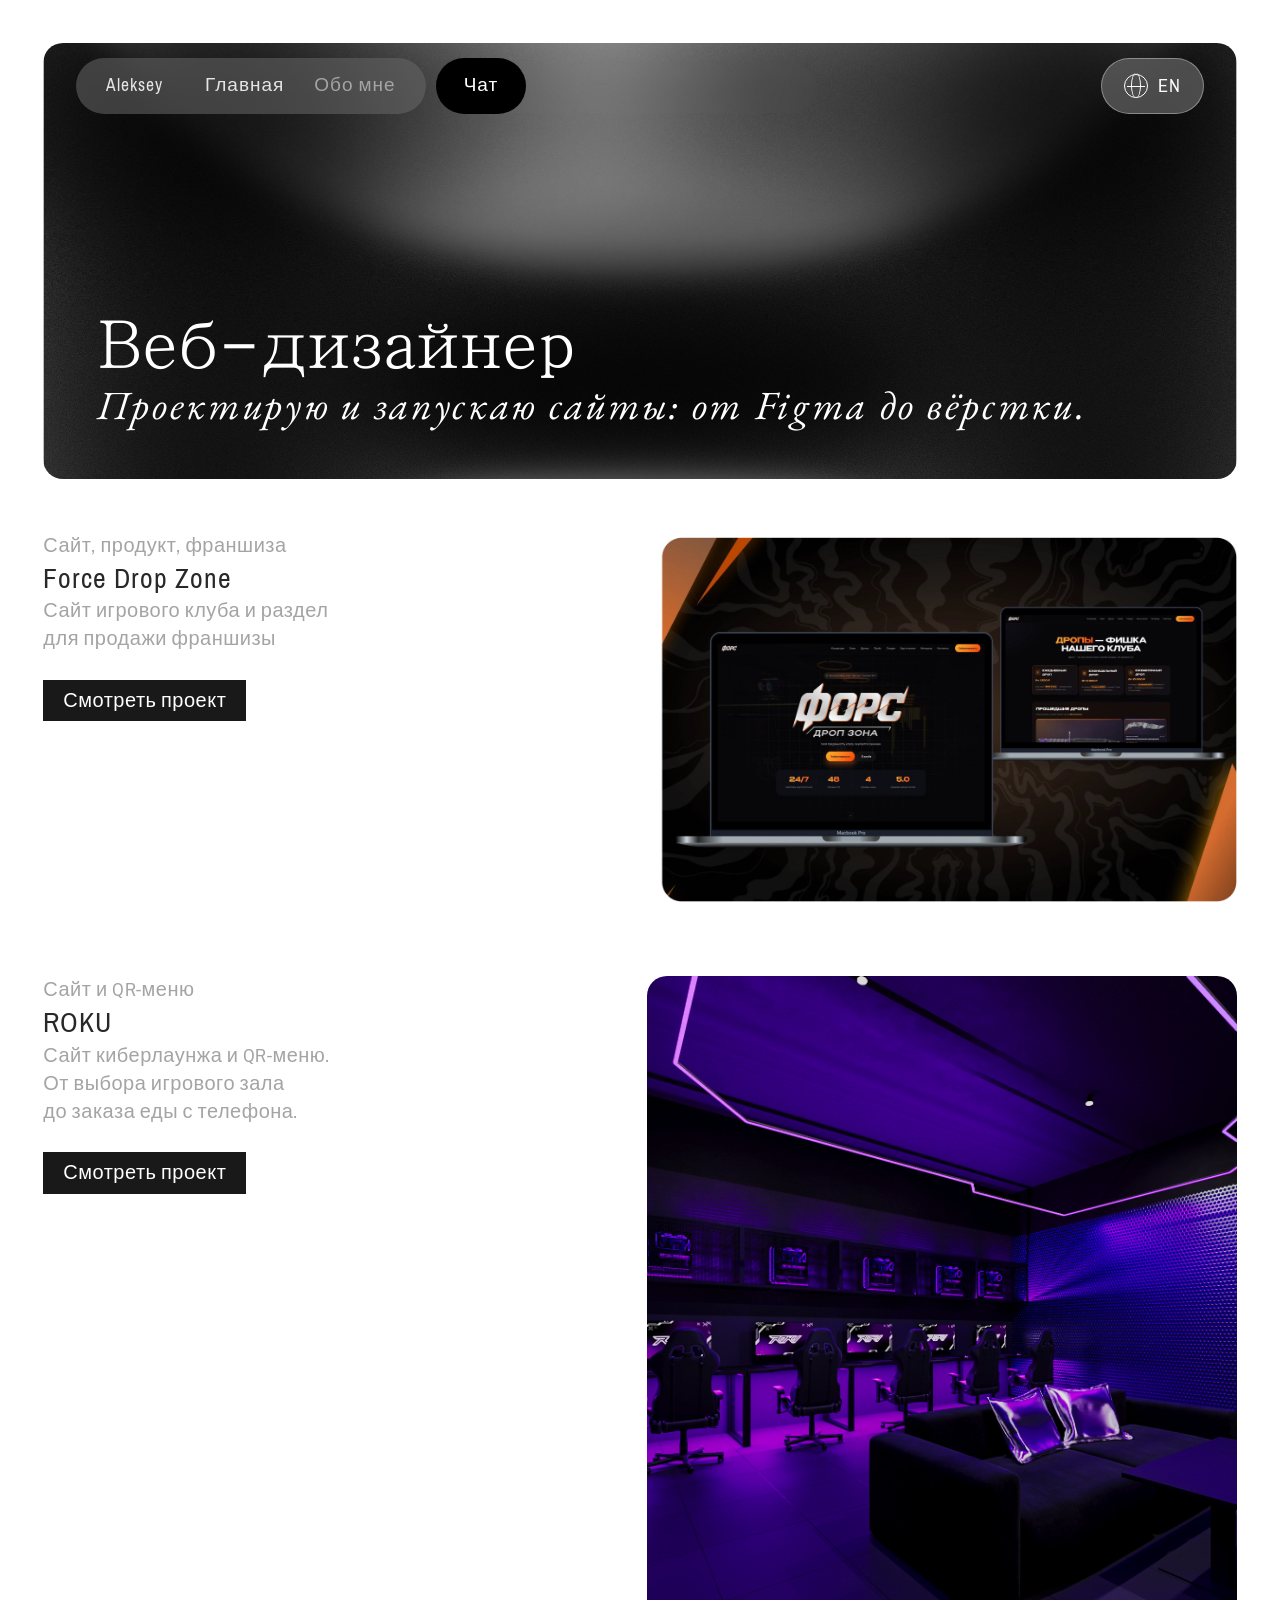
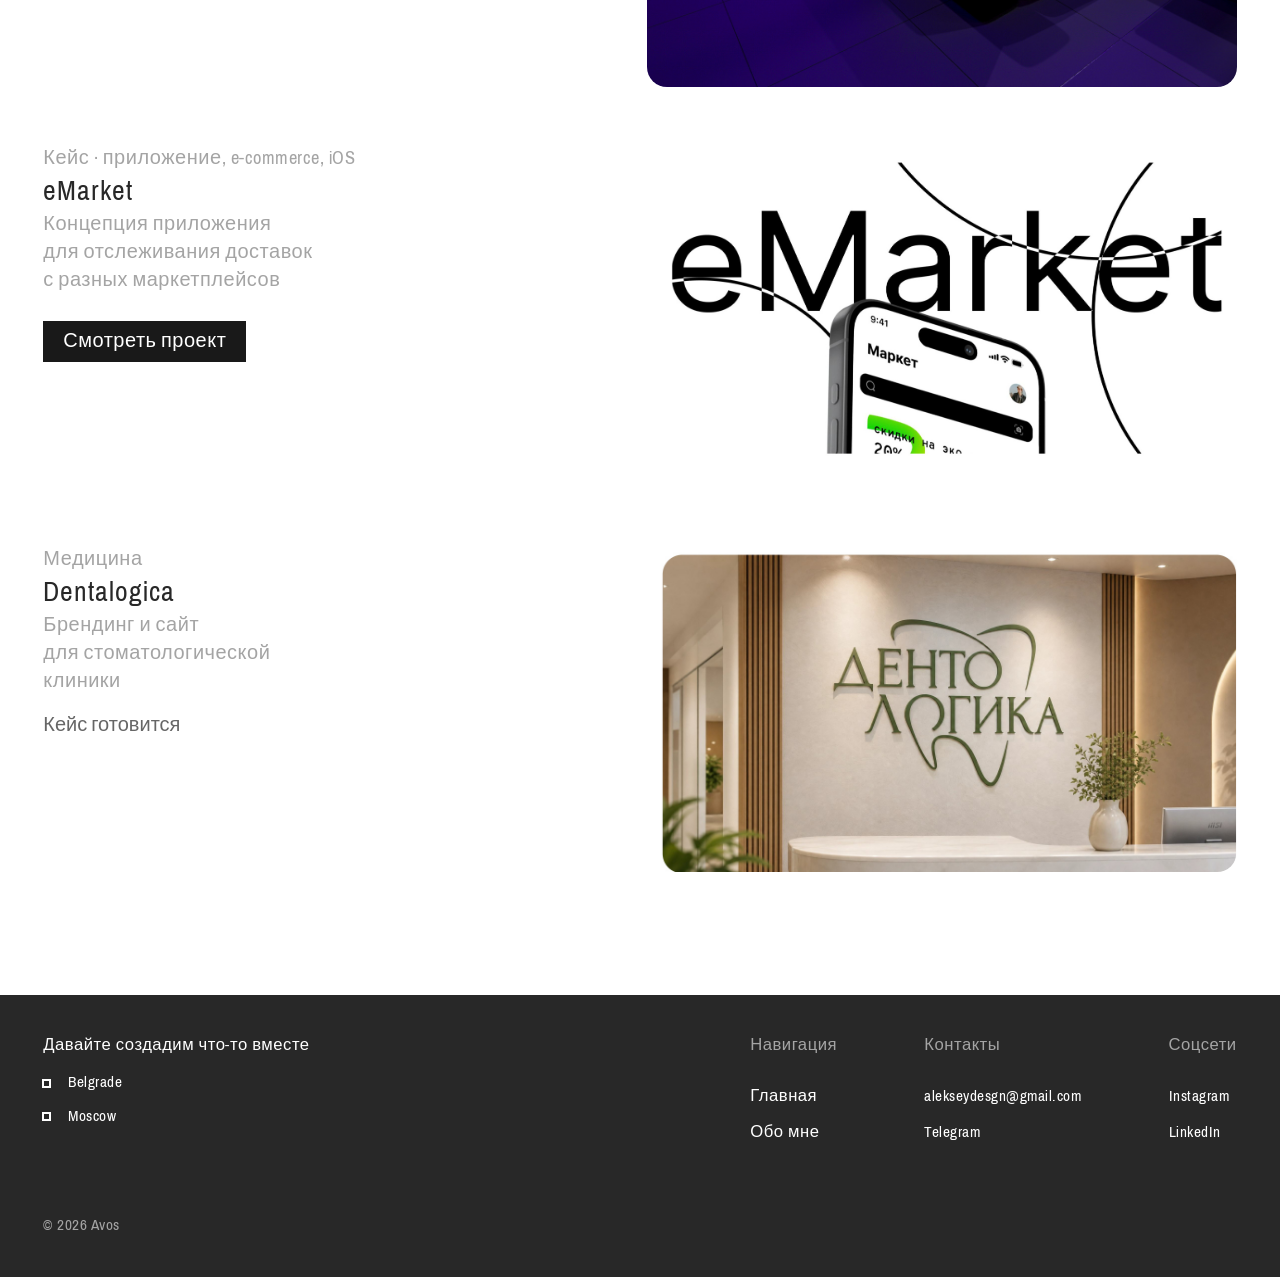
==== index.html @ c2ff8773 "Publish ROKU portfolio case" ====
<!DOCTYPE html>
<html lang="ru" data-title-ru="Алексей — веб-дизайнер" data-title-en="Aleksey — Web designer" data-description-ru="Алексей — веб-дизайнер и фронтенд-разработчик. Избранные проекты и кейсы." data-description-en="Aleksey — web designer and front-end developer. Selected projects and case studies.">
<head>
  <meta charset="UTF-8" />
  <meta name="viewport" content="width=device-width, initial-scale=1.0" />
  <title>Алексей — веб-дизайнер</title>
  <meta name="description" content="Алексей — веб-дизайнер и фронтенд-разработчик. Избранные проекты и кейсы." />
  <link rel="icon" type="image/svg+xml" href="favicon.svg" />
  <link rel="alternate icon" type="image/png" href="favicon.png" />
  <link rel="apple-touch-icon" href="apple-touch-icon.png" />
  <link rel="preconnect" href="https://fonts.googleapis.com" />
  <link rel="preconnect" href="https://fonts.gstatic.com" crossorigin />
  <link href="https://fonts.googleapis.com/css2?family=Jeju+Myeongjo&family=EB+Garamond:ital@1&family=Pragati+Narrow:wght@400;700&display=swap" rel="stylesheet" />
  <link rel="stylesheet" href="assets/css/style.css?v=portfolio-review-1" />
</head>
<body>

  <!-- Header pill — spec: 641×75, top 98, padding 5/10/5/40, r90, fill 828282@60%, blur 10 -->
  <header class="site-header">
    <div class="site-header__left"><nav class="pill pill--home">
      <a class="pill__logo" href="index.html">Aleksey</a>
      <div class="pill__group">
        <a class="pill__link is-active" href="index.html" data-ru="Главная" data-en="Home">Главная</a>
        <a class="pill__link is-muted" href="about.html" data-ru="Обо мне" data-en="About">Обо мне</a>
      </div>
    </nav>
    <a class="pill__cta" href="mailto:alekseydesgn@gmail.com" id="chatOpen" data-ru="Чат" data-en="Chat">Чат</a></div>
    <button class="locale-float locale-float--dark" id="languageToggle" type="button" aria-label="Переключить на английский"><span class="locale-globe" aria-hidden="true">◎</span><span class="locale-code">EN</span></button>
  </header>

  <!-- Hero — grain background 1:1 from the design, copy bottom-left -->
  <section class="hero">
    <div class="hero__panel">
      <img class="hero__bg" src="assets/img/hero-grain.jpg" alt="" aria-hidden="true" />
      <div class="hero__copy">
        <h1 class="hero__title" data-ru="Веб-дизайнер" data-en="Web designer">Веб-дизайнер</h1>
        <p class="hero__sub" data-ru="Проектирую и запускаю сайты: от Figma до вёрстки." data-en="I design and launch websites, from Figma to front-end development.">Проектирую и запускаю сайты: от Figma до вёрстки.</p>
      </div>
    </div>
  </section>

  <!-- Works -->
  <main class="works" id="works">
    <article class="work">
      <div class="work__body">
        <p class="work__tag" data-ru="Сайт, продукт, франшиза" data-en="Web, Product, Franchise">Сайт, продукт, франшиза</p>
        <h2 class="work__title">Force Drop Zone</h2>
        <p class="work__desc" data-ru="Сайт игрового клуба и раздел для продажи франшизы" data-en="A gaming club landing page extended into a franchise sales system">Сайт игрового клуба и раздел для продажи франшизы</p>
        <a class="btn" href="force-drop-zone.html" data-ru="Смотреть проект" data-en="view project">Смотреть проект</a>
      </div>
      <a class="work__media" href="force-drop-zone.html">
        <img src="assets/img/force-thumb.jpg" alt="Force Drop Zone landing" />
      </a>
    </article>

    <!-- ROKU:start -->
    <article class="work">
      <div class="work__body">
        <p class="work__tag" data-ru="Сайт и QR-меню" data-en="Website and QR menu">Сайт и QR-меню</p>
        <h2 class="work__title">ROKU</h2>
        <p class="work__desc">Сайт киберлаунжа и QR-меню. От выбора игрового зала до заказа еды с телефона.</p>
        <a class="btn" href="roku.html" data-ru="Смотреть проект" data-en="View project">Смотреть проект</a>
      </div>
      <a class="work__media" href="roku.html"><img src="assets/img/roku/cover.jpg" alt="ROKU"></a>
    </article>
    <!-- ROKU:end -->

    <article class="work">
      <div class="work__body">
        <p class="work__tag" data-ru="Кейс · приложение, e-commerce, iOS" data-en="Case study App, e-com, iOS">Кейс · приложение, e-commerce, iOS</p>
        <h2 class="work__title">eMarket</h2>
        <p class="work__desc" data-ru="Концепция приложения для отслеживания доставок с разных маркетплейсов" data-en="Mobile app concept for tracking deliveries across marketplaces">Концепция приложения для отслеживания доставок с разных маркетплейсов</p>
        <a class="btn" href="emarket.html" data-ru="Смотреть проект" data-en="view project">Смотреть проект</a>
      </div>
      <a class="work__media" href="emarket.html">
        <img src="assets/img/emarket-thumb.jpg" alt="eMarket app concept" />
      </a>
    </article>

    <!-- Dentalogica — no page yet: hover shows a “soon” badge -->
    <article class="work work--soon">
      <div class="work__body">
        <p class="work__tag" data-ru="Медицина" data-en="Healthcare">Медицина</p>
        <h2 class="work__title">Dentalogica</h2>
        <p class="work__desc" data-ru="Брендинг и сайт для стоматологической клиники" data-en="Branding and website for a premium dental clinic">Брендинг и сайт для стоматологической клиники</p>
        <p class="work__status" data-ru="Кейс готовится" data-en="Case study in progress">Кейс готовится</p>
      </div>
      <div class="work__media">
        <img src="assets/img/dental-thumb.jpg" alt="Dentalogica clinic branding" />
      </div>
      <span class="soon-badge" aria-hidden="true" data-ru="скоро" data-en="coming soon">скоро</span>
    </article>
  </main>

  <!-- Footer — spec: bg #282828 -->
  <footer class="footer">
    <div class="footer__grid">
      <div class="footer__left">
        <p class="footer__lead" data-ru="Давайте создадим что-то вместе" data-en="Let’s make something">Давайте создадим что-то вместе</p>
        <ul class="footer__cities">
          <li><span class="dot"></span> Belgrade</li>
          <li><span class="dot"></span> Moscow</li>
        </ul>
        <p class="footer__copy">© 2026 Avos</p>
      </div>
      <div class="footer__cols">
        <div class="footer__col">
          <h4 data-ru="Навигация" data-en="Navigation">Навигация</h4>
          <p><a href="index.html" data-ru="Главная" data-en="Home">Главная</a></p>
          <p><a href="about.html" data-ru="Обо мне" data-en="About">Обо мне</a></p>
        </div>
        <div class="footer__col">
          <h4 data-ru="Контакты" data-en="Contact">Контакты</h4>
          <p><a href="mailto:alekseydesgn@gmail.com">alekseydesgn@gmail.com</a></p>
          <p><a href="https://t.me/fiftyc50" target="_blank" rel="noopener">Telegram</a></p>
        </div>
        <div class="footer__col">
          <h4 data-ru="Соцсети" data-en="Social">Соцсети</h4>
          <p><a href="https://www.instagram.com/alekseygsgn/" target="_blank" rel="noopener">Instagram</a></p>
          <p><a href="https://www.linkedin.com/in/aleksey-valeev-159538419/" target="_blank" rel="noopener">LinkedIn</a></p>
        </div>
      </div>
    </div>
  </footer>

  <!-- Chat overlay · "Say something" (from buttns.pdf) -->
  <div class="chat-overlay" id="chatOverlay" aria-hidden="true">
    <div class="chat-card" role="dialog" aria-modal="true" data-aria-ru="Написать сообщение" data-aria-en="Say something" aria-label="Написать сообщение">
      <button class="chat-close" id="chatClose" type="button" aria-label="Close"></button>
      <div class="chat-card__art">
        <img src="assets/img/chat-angel.png" alt="" aria-hidden="true" />
      </div>
      <div class="chat-card__form">
        <h3 class="chat-card__title" data-ru="Напиши мне" data-en="Say something">Напиши мне</h3>
        <form id="chatForm" novalidate>
          <input class="chat-field" type="email" name="email" placeholder="E-mail" autocomplete="email" required />
          <input class="chat-field" type="text" name="name" placeholder="Имя" data-placeholder-ru="Имя" data-placeholder-en="Name" autocomplete="name" required />
          <textarea class="chat-field chat-field--area" name="note" placeholder="Сообщение" data-placeholder-ru="Сообщение" data-placeholder-en="Note" required></textarea>
          <button class="chat-send" type="submit" data-ru="Отправить" data-en="Send">Отправить</button>
          <p class="chat-status" id="chatStatus" hidden></p>
        </form>
      </div>
    </div>
  </div>

  <script src="assets/js/main.js?v=20261003-1"></script>
</body>
</html>
---- assets/css/style.css ----
/* =========================================================
   Aleksey — portfolio
   Design is spec'd on a 1920 canvas (vw units) but capped to a
   ~1300px content width and centered, so the scale stays compact
   on large screens (reference: nikamakes.design).
   Fonts: Jeju Myeongjo · EB Garamond · Pragati Narrow.
   ========================================================= */

:root {
  --bg:        #ffffff;
  --ink:       #282828;
  --muted:     #A4A4A4;
  --btn-bg:    #191919;
  --dark:      #282828;
  --dark-ink:  #ffffff;
  --dark-mut:  #A4A4A4;
  --maxw:      1300px;
  --radius:    90px;
  --narrow: "Pragati Narrow", "Arial Narrow", sans-serif;
  --jeju: "Jeju Myeongjo", "Times New Roman", serif;
  --garamond: "EB Garamond", Georgia, serif;
}

* { box-sizing: border-box; }
html { scroll-behavior: smooth; }

body {
  margin: 0;
  background: var(--bg);
  color: var(--ink);
  font-family: var(--narrow);
  font-size: clamp(14px, 1.5625vw, 20px);
  line-height: 1.4;
  -webkit-font-smoothing: antialiased;
  text-rendering: optimizeLegibility;
  overflow-x: hidden;
}
a { color: inherit; text-decoration: none; }
img { display: block; max-width: 100%; }

/* ---------------------------------------------------------
   Header / nav pill
   --------------------------------------------------------- */
.site-header {
  position: fixed;
  top: clamp(16px, 4.5vw, 64px); left: 50%;
  width: min(calc(var(--maxw) - 88px), calc(100vw - 88px));
  padding-inline: 32px;
  display: flex;
  align-items: center;
  justify-content: space-between;
  gap: 18px;
  transform: translateX(-50%);
  z-index: 200;
  pointer-events: none;
  transition: transform .35s ease;
}
.site-header--hidden { transform: translate(-50%, -200%); }
.site-header__left { display: flex; align-items: center; gap: 10px; pointer-events: auto; }
.pill { pointer-events: auto; }

/* home pill (compact) */
.pill--home {
  width: auto;
  height: 56px;
  display: flex;
  align-items: center;
  justify-content: space-between;
  padding: 5px 30px;
  gap: 42px;
  border-radius: var(--radius);
  background: rgba(105, 105, 105, .55);
  -webkit-backdrop-filter: blur(10px);
  backdrop-filter: blur(10px);
  transition: background .35s ease, box-shadow .35s ease;
}
.pill__group { display: flex; align-items: center; gap: 30px; }
.pill--home .pill__logo,
.pill--home .pill__link {
  font-family: var(--narrow);
  font-size: 19px;
  letter-spacing: 1px;
  color: #E5E5E5;
  transition: opacity .2s ease, color .35s ease;
}
.pill--home .pill__link:hover,
.pill--home .pill__logo:hover { opacity: .8; }
/* non-current nav item is muted (the disabled-button gray) */
.pill--home .pill__link.is-muted,
.site-header--light .pill--home .pill__link.is-muted { color: #A4A4A4; }
.site-header__left .pill__cta {
  height: 56px; display: inline-flex; align-items: center; justify-content: center;
  padding: 7px 28px;
  border-radius: 70px;
  background: #000;
  color: #fff;
  font-family: var(--narrow);
  font-size: 19px;
  letter-spacing: 1px;
  transition: transform .25s ease, background .25s ease;
}
.site-header__left .pill__cta:hover { transform: translateY(-1px); background: #111; }
.pill__locale--home {
  color: #E5E5E5;
  border-left-color: rgba(255,255,255,.4);
  padding-left: 12px;
  flex: 0 0 auto;
}
.site-header--light .pill__locale--home { color: #282828; border-left-color: rgba(28,28,28,.28); }

/* past the hero frame — white pill, dark text */
.site-header--light .pill--home {
  background: rgba(255, 255, 255, .88);
  box-shadow: inset 0 0 0 1px rgba(72, 72, 76, .22);
}
.site-header--light .pill--home .pill__logo,
.site-header--light .pill--home .pill__link { color: #282828; }

/* case pill (compact) */
.pill--case {
  width: min(560px, calc(100% - 140px));
  height: 56px;
  padding: 5px 64px 5px 40px;
  border-radius: var(--radius);
  display: flex;
  align-items: center;
  justify-content: space-between;
  background: rgba(255, 255, 255, .60);
  outline: 1px solid rgba(72, 72, 76, .30);
  outline-offset: -1px;
  -webkit-backdrop-filter: blur(10px);
  backdrop-filter: blur(10px);
  position: absolute; left: 50%; transform: translateX(-50%);
}
.site-header > .locale-float { margin-left: auto; }
.pill--case a {
  font-family: var(--narrow);
  font-size: 20px;
  letter-spacing: 1px;
  color: #1C1C1C;
  display: inline-flex;
  align-items: center;
  gap: 14px;
  transition: opacity .2s ease;
}
.pill--case a:hover { opacity: .55; }
.pill--case .arrow { width: 20px; height: 20px; flex: none; }
.pill__locale {
  appearance: none;
  border: 0;
  border-left: 1px solid rgba(28, 28, 28, .25);
  background: transparent;
  padding: 2px 0 2px 20px;
  color: #1C1C1C;
  font-family: var(--narrow);
  font-size: 17px;
  letter-spacing: 1px;
  cursor: pointer;
  transition: opacity .2s ease;
}
.pill__locale:hover { opacity: .55; }
.locale-float {
  pointer-events: auto; appearance: none; height: 56px; min-width: 94px;
  padding: 0 22px; border: 1px solid rgba(72,72,76,.55); border-radius: 90px;
  background: rgba(255,255,255,.72); color: #1c1c1c; backdrop-filter: blur(10px);
  display: inline-flex; align-items: center; justify-content: center; gap: 10px;
  font: 20px var(--narrow); letter-spacing: 1px; cursor: pointer; transition: opacity .2s, background .3s, color .3s;
}
.locale-float:hover { opacity: .65; }
.locale-float--dark { background: rgba(105,105,105,.68); color: #fff; border-color: rgba(255,255,255,.35); }
.locale-globe { position: relative; width: 24px; height: 24px; border: 1.5px solid currentColor; border-radius: 50%; font-size: 0; }
.locale-globe::before { content: ""; position: absolute; left: 6px; right: 6px; top: -1.5px; bottom: -1.5px; border: 1.5px solid currentColor; border-top: 0; border-bottom: 0; border-radius: 50%; }
.locale-globe::after { content: ""; position: absolute; left: 2px; right: 2px; top: 50%; border-top: 1.5px solid currentColor; }
.site-header--light .locale-float--dark { background: rgba(255,255,255,.88); color: #282828; border-color: rgba(72,72,76,.3); }

/* ---------------------------------------------------------
   Home — hero (grain 1:1 from the design)
   --------------------------------------------------------- */
.hero {
  max-width: var(--maxw);
  margin: 0 auto;
  padding: min(3.385vw, 44px) min(3.385vw, 44px) 0;
}
.hero__panel {
  position: relative;
  border-radius: min(1.5625vw, 20px);
  overflow: hidden;
  height: clamp(250px, 34vw, 445px);
}
.hero__bg { position: absolute; inset: 0; width: 100%; height: 100%; object-fit: cover; object-position: top; }
.hero__copy {
  position: absolute;
  left: min(4.167vw, 54px);
  bottom: min(4.167vw, 54px);
  right: min(4.167vw, 54px);
  text-align: left;
  color: #fff;
}
.hero__title {
  font-family: var(--jeju);
  font-weight: 400;
  font-size: clamp(34px, 5.3125vw, 68px);
  line-height: 1;
  margin: 0;
}
.hero__sub {
  font-family: var(--garamond);
  font-style: italic;
  font-weight: 400;
  font-size: clamp(22px, 3.125vw, 40px);
  letter-spacing: .21vw;
  line-height: 1;
  margin: min(.52vw, 8px) 0 0;
}

/* ---------------------------------------------------------
   Works
   --------------------------------------------------------- */
.works {
  max-width: var(--maxw);
  margin: 0 auto;
  padding: min(4.167vw, 54px) min(3.385vw, 44px) 0;
}
.work {
  display: grid;
  grid-template-columns: 1fr 49.44%;
  gap: min(1.09vw, 15px);
  align-items: start;
  margin: 0 0 min(5.83vw, 76px);
}
.work:nth-child(2) { margin-bottom: min(4.48vw, 58px); }
.work:last-child { margin-bottom: 0; }
.work__tag {
  font-size: clamp(13px, 1.5625vw, 20px);
  letter-spacing: .5px;
  color: var(--muted);
  margin: 0;
}
.work__title {
  font-family: var(--narrow);
  font-weight: 400;
  font-size: clamp(24px, 2.344vw, 31px);
  letter-spacing: 1px;
  color: var(--ink);
  line-height: 1.25;
  margin: 0;
}
.work__desc {
  font-size: clamp(13px, 1.5625vw, 20px);
  letter-spacing: .5px;
  color: var(--muted);
  max-width: 36ch;
  margin: 0;
}
.btn {
  display: inline-flex;
  align-items: center;
  margin-top: min(2.083vw, 27px);
  padding: min(.52vw, 8px) min(1.5625vw, 22px);
  background: var(--btn-bg);
  box-shadow: inset 0 0 0 1px var(--btn-bg);
  color: #fff;
  font-family: var(--narrow);
  font-size: clamp(13px, 1.5625vw, 20px);
  letter-spacing: .5px;
  transition: background .25s ease, color .25s ease;
}
a.btn:hover { background: #fff; color: var(--btn-bg); }
.work__media { display: block; position: relative; border-radius: min(1.5625vw, 20px); overflow: hidden; }
.work__media img { width: 100%; transition: transform .5s ease; }
a.work__media:hover img { transform: scale(1.03); }

.work__status { color: #666; margin: 1rem 0 0; }

/* Dentalogica — “coming soon” badge follows the cursor (top-left of it) */
.work--soon, .work--soon .work__media, .work--soon .btn { cursor: default; }
.work--soon .btn:hover { background: var(--btn-bg); color: #fff; }
.soon-badge {
  position: fixed;
  left: 0; top: 0;
  padding: 7px 22px;
  border-radius: 70px;
  background: rgba(0, 0, 0, .85);
  -webkit-backdrop-filter: blur(6px);
  backdrop-filter: blur(6px);
  color: #fff;
  font-family: var(--narrow);
  font-size: 18px;
  letter-spacing: 1px;
  white-space: nowrap;
  opacity: 0;
  transition: opacity .25s ease;
  pointer-events: none;
  z-index: 300;
}
.soon-badge.is-on { opacity: 1; }

/* ---------------------------------------------------------
   Case study pages
   --------------------------------------------------------- */
.cs {
  max-width: var(--maxw);
  margin: 0 auto;
  padding: min(14.22vw, 185px) min(3.385vw, 44px) 0;
}
.cs__title {
  font-family: var(--jeju);
  font-weight: 400;
  font-size: clamp(32px, 5.3125vw, 68px);
  line-height: 1.14;
  text-align: center;
  color: #1C1C1C;
  margin: 0 auto min(2.34vw, 30px);
  max-width: 20ch;
}
.cs__title--emarket { max-width: none; font-size: clamp(26px, 5vw, 68px); }
.cs__hero { width: 100%; border-radius: min(1.5625vw, 20px); display: block; }
.cs__meta { display: flex; justify-content: space-between; gap: 4%; margin-top: min(2.083vw, 27px); }
.cs__meta-col { width: 39.4%; }
.cs__label {
  color: #48484C;
  font-size: clamp(13px, 1.5625vw, 20px);
  letter-spacing: .5px;
  margin: 0 0 min(.52vw, 8px);
}
.cs__text {
  color: #1C1C1C;
  font-size: clamp(13px, 1.5625vw, 20px);
  letter-spacing: .5px;
  margin: 0;
}
.cs__top-actions {
  display: flex;
  flex-wrap: wrap;
  gap: 14px;
  margin-top: min(2.6vw, 34px);
}
.cs__top-link {
  display: inline-flex;
  align-items: center;
  gap: 10px;
  padding: 10px 20px;
  border-radius: 999px;
  background: #191919;
  color: #fff;
  font-size: clamp(14px, 1.302vw, 17px);
  letter-spacing: .5px;
  transition: background .2s ease, color .2s ease, transform .2s ease;
}
.cs__top-link:hover { background: #000; transform: translateY(-1px); }
.cs__sections {
  margin-top: min(7.81vw, 102px);
  display: flex;
  flex-direction: column;
  gap: min(15.625vw, 200px);
}
.cs__section { display: flex; justify-content: space-between; align-items: flex-start; gap: 4%; }
.cs__section--text { display: block; }
.cs__body { width: 39.4%; display: flex; flex-direction: column; gap: min(3.125vw, 40px); }
.cs__section--text .cs__body { width: 39.4%; }
.cs__num {
  color: #48484C;
  font-size: clamp(13px, 1.5625vw, 20px);
  letter-spacing: .5px;
  margin: 0;
}
.cs__h {
  font-family: var(--jeju);
  font-weight: 400;
  font-size: clamp(26px, 3.125vw, 40px);
  color: #000;
  line-height: 1.1;
  margin: 0;
}
.cs__p {
  color: #000;
  font-size: clamp(13px, 1.5625vw, 20px);
  letter-spacing: .5px;
  margin: 0;
  text-wrap: pretty;
}
.cs__h, .cs__franchise-title, .cs__franchise-point h3 { text-wrap: balance; }
.cs__franchise-point > p:last-child { text-wrap: pretty; }
.cs__img {
  width: 49.5%;
  border-radius: min(1.5625vw, 20px);
  object-fit: cover;
  object-position: center;
  display: block;
}
.cs__gallery { margin-top: min(6.25vw, 81px); }
.cs__gallery img { width: 100%; border-radius: min(1.5625vw, 20px); display: block; }

/* ---------------------------------------------------------
   Force franchise extension
   --------------------------------------------------------- */
.cs__franchise {
  margin-top: min(15.625vw, 200px);
  padding-top: min(6.25vw, 81px);
  border-top: 1px solid #D9D9D9;
}
.cs__franchise-intro {
  display: grid;
  grid-template-columns: 39.4% 1fr;
  gap: 4%;
  align-items: start;
}
.cs__franchise-copy { max-width: 700px; }
.cs__kicker {
  color: #A4A4A4;
  font-size: clamp(13px, 1.302vw, 17px);
  letter-spacing: .8px;
  text-transform: uppercase;
  margin: 0 0 min(1.56vw, 20px);
}
.cs__franchise-title {
  font-family: var(--jeju);
  font-weight: 400;
  font-size: clamp(30px, 4.167vw, 54px);
  line-height: 1.08;
  color: #000;
  margin: 0 0 min(2.08vw, 27px);
}
.cs__franchise-title--small {
  font-size: clamp(28px, 3.125vw, 40px);
}
.cs__franchise-visual {
  margin-top: min(6.25vw, 81px);
  border-radius: min(1.5625vw, 20px);
  overflow: hidden;
  background: #090909;
}
.cs__franchise-visual img { width: 100%; display: block; }
.cs__franchise-details {
  margin-top: min(7.81vw, 102px);
}
.cs__franchise-details-head {
  display: grid;
  grid-template-columns: 39.4% 1fr;
  gap: 4%;
  align-items: start;
}
.cs__franchise-details-head > div { max-width: 700px; }
.cs__franchise-points {
  display: grid;
  grid-template-columns: repeat(4, 1fr);
  gap: 0;
  margin-top: min(4.17vw, 54px);
  border-top: 1px solid #D9D9D9;
  border-bottom: 1px solid #D9D9D9;
}
.cs__franchise-point {
  min-height: 190px;
  padding: min(1.56vw, 20px) min(1.56vw, 20px) min(1.56vw, 20px) 0;
  border-right: 1px solid #D9D9D9;
}
.cs__franchise-point + .cs__franchise-point { padding-left: min(1.56vw, 20px); }
.cs__franchise-point:last-child { border-right: 0; }
.cs__point-num {
  color: #A4A4A4;
  font-size: clamp(13px, 1.302vw, 17px);
  letter-spacing: .5px;
  margin: 0 0 min(2.08vw, 27px);
}
.cs__franchise-point h3 {
  color: #1C1C1C;
  font-family: var(--narrow);
  font-size: clamp(17px, 1.823vw, 23px);
  font-weight: 400;
  letter-spacing: .6px;
  margin: 0 0 12px;
}
.cs__franchise-point > p:last-child {
  color: #A4A4A4;
  font-size: clamp(13px, 1.302vw, 17px);
  letter-spacing: .3px;
  margin: 0;
}
/* ---------------------------------------------------------
   Footer
   --------------------------------------------------------- */
.footer { margin-top: min(9.58vw, 125px); background: var(--dark); color: var(--dark-ink); }
.footer__grid {
  max-width: var(--maxw);
  margin: 0 auto;
  display: flex;
  justify-content: space-between;
  align-items: flex-start;
  gap: 40px;
  padding: min(3.07vw, 52px) min(3.385vw, 44px);
}
.footer__lead { font-size: clamp(14px, 1.302vw, 17px); letter-spacing: .5px; margin: 0 0 14px; }
.footer__cities { list-style: none; margin: 0; padding: 0; }
.footer__cities li {
  display: flex; align-items: center; gap: 18px;
  font-size: clamp(14px, 1.302vw, 17px); letter-spacing: .5px; margin-bottom: 10px;
}
.footer .dot { width: 7px; height: 7px; outline: 2px solid #fff; outline-offset: -1px; }
.footer__copy { color: var(--dark-mut); font-size: clamp(14px, 1.302vw, 17px); letter-spacing: .5px; margin: min(6.72vw, 88px) 0 0; }
.footer__cols { display: flex; gap: min(6.82vw, 89px); }
.footer__col h4 { font-weight: 400; font-size: clamp(14px, 1.302vw, 17px); letter-spacing: .5px; color: var(--dark-mut); margin: 0 0 24px; }
.footer__col p { margin: 0 0 8px; }
.footer__col a, .footer__soon {
  color: var(--dark-ink); font-size: clamp(14px, 1.302vw, 17px); letter-spacing: .5px; transition: opacity .2s ease;
}
.footer__col a:hover { opacity: .6; }
.footer__soon { cursor: default; position: relative; }
.footer__soon:hover::after {
  content: "soon"; position: absolute; left: calc(100% + 10px); top: 50%; transform: translateY(-50%);
  padding: 2px 10px; border-radius: 40px; background: rgba(0, 0, 0, .82); color: #fff; font-size: .8em;
}

/* ---------------------------------------------------------
   Chat overlay — “Say something” (from buttns.pdf)
   Uses visibility + pointer-events (never blocks clicks when closed)
   --------------------------------------------------------- */
.chat-overlay {
  position: fixed;
  inset: 0;
  z-index: 400;
  display: flex;
  align-items: center;
  justify-content: center;
  padding: 24px;
  background: rgba(0, 0, 0, .55);
  -webkit-backdrop-filter: blur(8px);
  backdrop-filter: blur(8px);
  opacity: 0;
  visibility: hidden;
  pointer-events: none;
  transition: opacity .3s ease, visibility .3s ease;
}
.chat-overlay.is-open { opacity: 1; visibility: visible; pointer-events: auto; }
.chat-card {
  position: relative;
  width: min(960px, 94vw);
  max-height: 92vh;
  background: #161616;
  border-radius: 30px;
  display: grid;
  grid-template-columns: 40% 1fr;
  gap: 5%;
  padding: 40px 48px 40px 36px;
  transform: translateY(14px) scale(.98);
  transition: transform .3s ease;
}
.chat-overlay.is-open .chat-card { transform: none; }
.chat-card__art { display: flex; align-items: center; justify-content: center; }
.chat-card__art img { max-height: 520px; width: auto; max-width: 100%; }
.chat-card__title { font-family: var(--jeju); font-weight: 400; font-size: clamp(30px, 3.4vw, 50px); color: #fff; margin: 4px 0 26px; }
.chat-card__form form { display: flex; flex-direction: column; gap: 16px; }
.chat-field {
  width: 100%; background: #3F3F42; border: none; border-radius: 16px;
  padding: 16px 24px; color: #fff; font-family: var(--narrow); font-size: 19px; letter-spacing: .5px; outline: none;
}
.chat-field::placeholder { color: #A4A4A4; }
.chat-field:focus { box-shadow: 0 0 0 1px rgba(255, 255, 255, .35); }
.chat-field--area { min-height: 140px; resize: vertical; }
.chat-send {
  width: 100%; border: none; cursor: pointer; background: #B4B4B4; color: #191919;
  border-radius: 16px; padding: 15px; font-family: var(--narrow); font-size: 19px; letter-spacing: .5px;
  transition: background .25s ease;
}
.chat-send:hover { background: #fff; }
.chat-send:disabled { opacity: .6; cursor: default; }
.chat-status { margin: 2px 0 0; font-family: var(--narrow); font-size: 16px; letter-spacing: .3px; color: #A4A4A4; }
.chat-close {
  position: absolute; top: 20px; right: 24px; width: 30px; height: 30px;
  background: transparent; border: 0; cursor: pointer;
  transition: transform .2s ease, opacity .2s ease;
}
.chat-close:hover { transform: scale(1.15); opacity: .8; }
.chat-close::before, .chat-close::after { content: ""; position: absolute; width: 24px; height: 2px; left: 3px; top: 14px; background: #fff; border-radius: 2px; transform: rotate(45deg); }
.chat-close::after { transform: rotate(-45deg); }

/* ---------------------------------------------------------
   About page
   --------------------------------------------------------- */
.about {
  max-width: var(--maxw);
  margin: 0 auto;
  padding: clamp(170px, 17vw, 220px) min(3.385vw, 44px) 0;
}
.about__top { display: grid; grid-template-columns: minmax(0, 1fr); align-items: start; }
.about__left { display: flex; flex-direction: column; max-width: 1000px; }
.about__h {
  font-family: var(--jeju);
  font-weight: 400;
  font-size: clamp(30px, 3.6vw, 46px);
  color: #1C1C1C;
  line-height: 1.1;
  margin: 0 0 min(1.8vw, 24px);
}
.about__lead {
  font-size: clamp(14px, 1.5625vw, 20px);
  letter-spacing: .3px;
  color: #1C1C1C;
  line-height: 1.5;
  max-width: 60ch;
  margin: 0 0 14px;
}
.about__lead--sub { margin-top: 8px; }
.about__section-label { font-family: var(--narrow); font-size: clamp(17px, 1.56vw, 20px); font-weight: 400; margin: 38px 0 0; }
.about__exp { margin: min(3.2vw, 42px) 0 0; display: flex; flex-direction: column; gap: min(1.4vw, 18px); }
.about__exp-row {
  display: grid;
  grid-template-columns: 1fr auto;
  gap: 20px;
  align-items: baseline;
  font-size: clamp(13px, 1.5625vw, 20px);
  letter-spacing: .3px;
}
.about__exp-name { color: #1C1C1C; }
.about__exp-role { color: #A4A4A4; margin-left: 14px; }
.about__exp-date { color: #A4A4A4; white-space: nowrap; }

.about__portrait { width: 100%; border-radius: min(1.5625vw, 20px); display: block; }
.about__socials { display: flex; gap: 16px; flex-wrap: wrap; margin-top: 48px; }
.about__socials a { display: inline-flex; align-items: center; gap: 12px; padding: 10px 20px 10px 10px; border: 1px solid #222; border-radius: 99px; font-size: clamp(15px, 1.56vw, 20px); transition: background .2s, color .2s; }
.about__socials a:hover { background: #222; color: #fff; }
.about__social-icon { display: grid; place-items: center; width: 32px; height: 32px; border-radius: 50%; background: #111; color: #fff; font-family: Arial, sans-serif; font-size: 20px; }
.about__social-icon svg { width: 19px; height: 19px; color: #fff; }
.about__media-grid { display: grid; grid-template-columns: minmax(0, 2.42fr) minmax(260px, 1fr); grid-template-rows: repeat(3, clamp(150px, 15vw, 205px)); gap: 16px; margin-top: 32px; }
.about__media-grid .about__photos { grid-column: 1; grid-row: 1 / 4; }
.about__media-grid .about__portrait { grid-column: 2; grid-row: 1; width: 100%; height: 100%; object-fit: cover; object-position: center 25%; }
.about__media-grid .about__playlist { grid-column: 2; grid-row: 2; aspect-ratio: auto; min-height: 0; }
.about__media-grid .about__books { grid-column: 2; grid-row: 3; min-height: 0; }

/* card look shared by Photos + Playlist */
.about__card {
  position: relative;
  display: block;
  width: 100%;
  margin: 0;
  padding: 0;
  border: 0;
  background: transparent;
  font: inherit;
  color: inherit;
  text-align: left;
  border-radius: min(1.5625vw, 20px);
  overflow: hidden;
  cursor: pointer;
  min-height: 0;
}
.about__card img { width: 100%; display: block; }
.about__card-title {
  position: absolute;
  top: min(1.4vw, 20px); left: min(1.4vw, 22px);
  color: #fff;
  font-size: clamp(15px, 1.5625vw, 20px);
  letter-spacing: .3px;
  z-index: 2;
  text-shadow: 0 1px 6px rgba(0,0,0,.35);
}
.about__books-break { display: none; }
/* ⊙ button — small; black 60% disc with a white ring (on cards) */
.ring {
  position: absolute;
  top: min(1.4vw, 16px); right: min(1.4vw, 16px);
  width: 28px; height: 28px;
  border-radius: 50%;
  background: rgba(0, 0, 0, .6);
  display: flex; align-items: center; justify-content: center;
  z-index: 2;
  transition: transform .2s ease;
}
.ring::after { content: ""; width: 8px; height: 8px; border: 2px solid #fff; border-radius: 50%; }
.about__card:hover .ring { transform: scale(1.1); }
.about__photos img { width: 100%; height: 100%; object-fit: cover; }
.about__books { min-height: 220px; background: #181818; }
.about__books-photo { width: 100%; height: 100%; object-fit: cover; object-position: center 48%; }

/* Playlist — dark card, turntable sits at the bottom-centre (clipped) */
.about__playlist { position: relative; min-height: 220px; aspect-ratio: 517 / 279; background: #0d0d0d; }
.about__playlist img {
  position: absolute;
  left: 50%; top: 27%;
  transform: translateX(-50%);
  width: 78%; height: auto;
  aspect-ratio: auto;
  opacity: .97;
}

/* ---------------------------------------------------------
   Photos overlay (grid from зрщещы.pdf)
   --------------------------------------------------------- */
.photos-overlay {
  position: fixed;
  inset: 0;
  z-index: 400;
  display: flex;
  align-items: center;
  justify-content: center;
  padding: 40px 24px;
  background: rgba(0, 0, 0, .55);
  -webkit-backdrop-filter: blur(8px); backdrop-filter: blur(8px);
  opacity: 0;
  visibility: hidden;
  pointer-events: none;
  transition: opacity .3s ease, visibility .3s ease;
}
.photos-overlay.is-open { opacity: 1; visibility: visible; pointer-events: auto; }
.photos-overlay__inner {
  position: relative;
  width: min(1080px, 94vw);
  max-height: 86vh;
  overflow-y: auto;
  background: #fff;
  border-radius: 24px;
  padding: 34px 34px 40px;
  transform: translateY(14px) scale(.98);
  transition: transform .3s ease;
}
.photos-overlay.is-open .photos-overlay__inner { transform: none; }
.photos-overlay__inner.is-viewing { max-height: calc(100vh - 24px); padding-bottom: 22px; }
.photos-overlay__head { display: flex; align-items: center; justify-content: space-between; min-height: 32px; margin: 0 0 26px; }
.photos-overlay__title { font-size: clamp(18px, 1.6vw, 24px); letter-spacing: .3px; color: #1C1C1C; margin: 0; }
.photos-close {
  position: relative; width: 32px; height: 32px;
  border: 0; background: transparent; cursor: pointer;
  transition: transform .2s ease, opacity .2s ease;
}
.photos-close:hover { transform: scale(1.12); opacity: .6; }
.photos-close::before, .photos-close::after { content: ""; position: absolute; left: 3px; top: 15px; width: 26px; height: 2px; background: #1c1c1c; border-radius: 2px; transform: rotate(45deg); }
.photos-close::after { transform: rotate(-45deg); }
.photos-grid { display: grid; grid-template-columns: repeat(3, 1fr); gap: 16px; }
.photos-grid img {
  width: 100%; aspect-ratio: 3 / 2; object-fit: cover;
  border-radius: 14px; display: block;
}
.photos-grid__item { display: block; width: 100%; padding: 0; border: 0; border-radius: 14px; background: transparent; cursor: zoom-in; }
.photos-grid__item:focus-visible, .photos-viewer button:focus-visible, .books-carousel button:focus-visible { outline: 2px solid #111; outline-offset: 3px; }
.photos-viewer[hidden] { display: none; }
.photos-overlay__inner.is-viewing .photos-grid { display: none; }
.photos-viewer__back { width: 32px; height: 32px; padding: 4px; border: 0; background: none; cursor: pointer; }
.photos-viewer__back[hidden] { visibility: hidden; display: block; }
.photos-viewer__back svg { display: block; width: 100%; height: 100%; }
.photos-viewer__stage { display: grid; grid-template-columns: 52px minmax(0, 1fr) 52px; align-items: center; gap: 20px; }
.photos-viewer__content { width: 100%; min-width: 0; justify-self: center; }
.photos-viewer__image { display: grid; place-items: center; width: 100%; background: transparent; }
.photos-viewer__image img { display: block; width: auto; height: auto; max-width: 100%; max-height: min(48vh, 520px); border-radius: 0; object-fit: contain; background: transparent; }
.photos-viewer__arrow, .books-carousel__arrow { display: grid; place-items: center; width: 42px; height: 42px; padding: 0; border: 1px solid #bbb; border-radius: 50%; background: #fff; font-size: 30px; line-height: 1; cursor: pointer; }
.photos-viewer__arrow svg { display: block; width: 22px; height: 22px; }
.books-carousel__arrow svg { display: block; width: 22px; height: 22px; }
.photos-viewer__thumbs { display: flex; gap: 12px; width: 100%; overflow-x: auto; padding: 24px 0 2px; scrollbar-width: none; }
.photos-viewer__thumbs::-webkit-scrollbar { display: none; }
.photos-viewer__thumb { flex: 0 0 112px; padding: 0; border: 0; border-radius: 10px; overflow: hidden; background: none; opacity: .48; cursor: pointer; transition: opacity .2s, transform .2s; }
.photos-viewer__thumb img { width: 100%; aspect-ratio: 3/2; object-fit: cover; }
.photos-viewer__thumb.is-active { opacity: 1; transform: translateY(-3px); }
.photo-cursor { position: fixed; left: 0; top: 0; z-index: 600; width: 44px; height: 44px; border: 2px solid #fff; border-radius: 50%; background: transparent; pointer-events: none; opacity: 0; transform: translate(-50%,-50%) scale(.75); transition: opacity .2s ease, transform .38s cubic-bezier(.2,1.35,.4,1); mix-blend-mode: difference; }
.photo-cursor.is-visible { opacity: 1; transform: translate(-50%,-50%) scale(1); }
@media (hover:hover) and (pointer:fine) { .photos-grid__item { cursor: none; } }
.books-overlay { position: fixed; inset: 0; z-index: 410; display: grid; place-items: center; padding: 24px; background: #0009; backdrop-filter: blur(8px); visibility: hidden; opacity: 0; pointer-events: none; transition: opacity .25s, visibility .25s; }
.books-overlay.is-open { visibility: visible; opacity: 1; pointer-events: auto; }
.books-overlay__inner { width: min(1100px, 96vw); max-height: 90vh; overflow: auto; border-radius: 24px; background: #fff; padding: 34px; }
.books-carousel { display: grid; grid-template-columns: 42px minmax(0, 1fr) 42px; gap: 12px; align-items: center; }
.books-track { display: flex; gap: 20px; overflow-x: auto; scroll-snap-type: x proximity; scroll-padding-inline: 2px; overscroll-behavior-inline: contain; -webkit-overflow-scrolling: touch; scrollbar-width: none; padding: 6px 2px 20px; }
.books-track::-webkit-scrollbar { display: none; }
.book { flex: 0 0 clamp(160px, 19vw, 220px); scroll-snap-align: start; }
.book__cover { aspect-ratio: 2 / 3; display: flex; flex-direction: column; justify-content: space-between; padding: 20px 16px; box-shadow: 7px 10px 15px #0002; color: #fff; background: #19384e; }
.book__cover span, .book__cover small { font-family: Arial, sans-serif; font-size: 11px; letter-spacing: .08em; }
.book__cover strong { font-family: Georgia, serif; font-size: clamp(22px, 2.4vw, 30px); line-height: 1; }
.book h3 { margin: 16px 0 3px; font-size: 20px; font-weight: 400; }
.book > p { margin: 0; font-size: 15px; color: #888; }
.book--gatsby .book__cover { background: radial-gradient(circle at 60% 60%, #e7c471 0 8%, transparent 9%), #19384e; }
.book--expectations .book__cover { background: #7d3f32; }
.book--krug .book__cover { background: #9c723b; }
.book--ui .book__cover { background: #264a72; }
.book--bets .book__cover { background: #151a25; }
.book--cafe .book__cover { background: #70836c; }
.book--villa .book__cover { background: #ad796b; }

/* ---------------------------------------------------------
   Responsive
   --------------------------------------------------------- */
@media (max-width: 760px) {
  .site-header { top: 14px; width: 100vw; padding-inline: 4px; gap: 4px; }
  .site-header__left { flex: 1; min-width: 0; gap: 5px; }
  .pill--home { flex: 1; min-width: 0; gap: 13px; padding: 4px 12px; height: 50px; }
  .pill--home .pill__logo, .pill--home .pill__link, .site-header__left .pill__cta { font-size: 13px; letter-spacing: 0; }
  .pill--home .pill__logo { font-size: 15px; }
  .site-header__left .pill__cta { height: 50px; min-width: 68px; padding: 7px 16px; flex: none; font-size: 15px; }
  .pill__group { gap: 10px; }
  .pill--case { width: calc(100% - 80px); max-width: none; height: 50px; padding: 5px 14px; gap: 8px; overflow: hidden; left: 0; transform: none; }
  .pill--case a { min-width: 0; font-size: 13px; gap: 6px; white-space: nowrap; }
  .pill--case > a:first-child { flex-shrink: 1; }
  .pill--case > a:first-child span { overflow: hidden; text-overflow: ellipsis; }
  .pill--case > a:nth-child(2) { margin-left: auto; }
  .pill--case .arrow { width: 15px; height: 15px; }
  .locale-float { flex: none; min-width: 71px; height: 50px; padding: 0 12px; gap: 6px; font-size: 14px; }
  .locale-globe { width: 20px; height: 20px; }
  .locale-globe::before { left: 5px; right: 5px; }
  .hero { padding: 56px 14px 0; }
  .works { padding: 44px 14px 0; }
  .work { grid-template-columns: 1fr; gap: 16px; margin: 0 0 56px; }
  .work:nth-child(2) { margin-bottom: 56px; }
  .work__media { order: -1; border-radius: 12px; }
  .btn { margin-top: 14px; padding: 8px 18px; }
  .cs { padding: 110px 16px 0; }
  .cs__meta { flex-direction: row; align-items: flex-start; gap: 16px; }
  .cs__meta-col:first-child { flex: 0 0 34%; }
  .cs__meta-col:last-child { flex: 1; min-width: 0; }
  .cs__sections { margin-top: 56px; gap: 84px; }
  .cs__section { flex-direction: column; gap: 24px; }
  .cs__body, .cs__section--text .cs__body { width: 100%; gap: 22px; }
  .cs__img { width: 100%; }
  .cs__franchise { margin-top: 84px; padding-top: 42px; }
  .cs__franchise-intro { grid-template-columns: 1fr; gap: 22px; }
  .cs__franchise-title { font-size: clamp(30px, 9vw, 48px); }
  .cs__franchise-visual { margin-top: 42px; border-radius: 12px; }
  .cs__franchise-details { margin-top: 70px; }
  .cs__franchise-details-head { grid-template-columns: 1fr; gap: 22px; }
  .cs__franchise-title--small { font-size: clamp(28px, 8vw, 42px); }
  .cs__franchise-points { grid-template-columns: 1fr 1fr; }
  .cs__franchise-point { min-height: 0; padding: 18px 16px 22px 0; }
  .cs__franchise-point + .cs__franchise-point { padding-left: 16px; }
  .cs__franchise-point:nth-child(2) { border-right: 0; }
  .cs__franchise-point:nth-child(3), .cs__franchise-point:nth-child(4) { border-top: 1px solid #D9D9D9; }
  .cs__franchise-point:nth-child(3) { padding-left: 0; }
  .footer { margin-top: 72px; }
  .footer__grid { flex-direction: column; gap: 36px; padding: 40px 16px; }
  .footer__cols { flex-wrap: wrap; gap: 28px; }
  .footer__copy { margin-top: 28px; }
  .chat-card { grid-template-columns: 1fr; padding: 26px 20px; overflow: auto; }
  .chat-card__art img { max-height: 180px; }
  .about { padding: 136px 16px 0; }
  .about__top { grid-template-columns: 1fr; gap: 34px; }
  .about__exp-row { grid-template-columns: 1fr; gap: 2px; }
  .about__exp-date { grid-column: 1; }
  .about__section-label { margin-top: 54px; }
  .about__exp { gap: 16px; margin-top: 18px; }
  .about__socials { margin-top: 34px; gap: 12px; }
  .about__socials a { font-size: 15px; padding: 7px 12px 7px 7px; gap: 8px; }
  .about__social-icon { width: 28px; height: 28px; font-size: 17px; }
  .about__media-grid { grid-template-columns: minmax(0, 1.55fr) minmax(0, 1fr); grid-template-rows: repeat(3, clamp(100px, 30vw, 170px)); gap: 8px; margin-top: 22px; }
  .about__media-grid .about__photos { grid-column: 1; grid-row: 1 / 4; }
  .about__media-grid .about__portrait { grid-column: 2; grid-row: 1; border-radius: 10px; }
  .about__media-grid .about__playlist { grid-column: 2; grid-row: 2; min-height: 0; aspect-ratio: auto; }
  .about__media-grid .about__books { grid-column: 2; grid-row: 3; min-height: 0; }
  .about__card { border-radius: 10px; }
  .about__card-title { top: 12px; left: 12px; font-size: clamp(12px, 3.2vw, 15px); }
  .ring { top: 10px; right: 10px; width: 18px; height: 18px; }
  .ring::after { width: 5px; height: 5px; border-width: 1.5px; }
  .about__books .about__card-title { max-width: calc(100% - 48px); line-height: 1.1; }
  .about__books-break { display: block; }
  .photos-grid { grid-template-columns: repeat(2, 1fr); gap: 12px; }
  .photos-overlay__inner, .books-overlay__inner { padding: 24px 16px; max-height: 92vh; }
  .photos-viewer__stage { grid-template-columns: 28px minmax(0, 1fr) 28px; gap: 4px; }
  .photos-overlay__inner.is-viewing { max-height: calc(100vh - 16px); }
  .photos-viewer__image img { max-height: 48vh; }
  .photos-viewer__thumbs { padding: 14px 0 0; gap: 8px; }
  .photos-viewer__thumb { flex-basis: 78px; }
  .photos-viewer__arrow, .books-carousel__arrow { width: 28px; height: 28px; font-size: 22px; }
  .books-carousel__arrow svg { width: 18px; height: 18px; }
  .books-carousel { grid-template-columns: 28px minmax(0, 1fr) 28px; gap: 4px; }
  .book { flex-basis: 170px; }
}
@media (max-width: 430px) {
  .site-header { width: 100vw; gap: 4px; }
  .pill--home { padding: 4px 9px; gap: 9px; }
  .pill__group { gap: 8px; }
  .site-header__left .pill__cta { min-width: 66px; padding-inline: 12px; }
  .locale-float { min-width: 58px; padding-inline: 8px; gap: 4px; }
  .locale-globe { width: 17px; height: 17px; }
  .locale-globe::before { left: 4px; right: 4px; }
  .pill--case { width: calc(100% - 65px); }
}
@media (max-width: 360px) {
  .pill--home { padding-inline: 6px; gap: 5px; }
  .pill__group { gap: 5px; }
  .pill--home .pill__logo { font-size: 13px; }
  .pill--home .pill__link { font-size: 11px; }
}

.cs__meta--brief { display: grid; grid-template-columns: repeat(3, minmax(0, 1fr)); gap: 24px; }
.cs__meta--brief .cs__meta-col { width: auto; min-width: 0; }
@media (max-width: 680px) {
  .cs__meta--brief { grid-template-columns: 1fr; gap: 16px; }
}
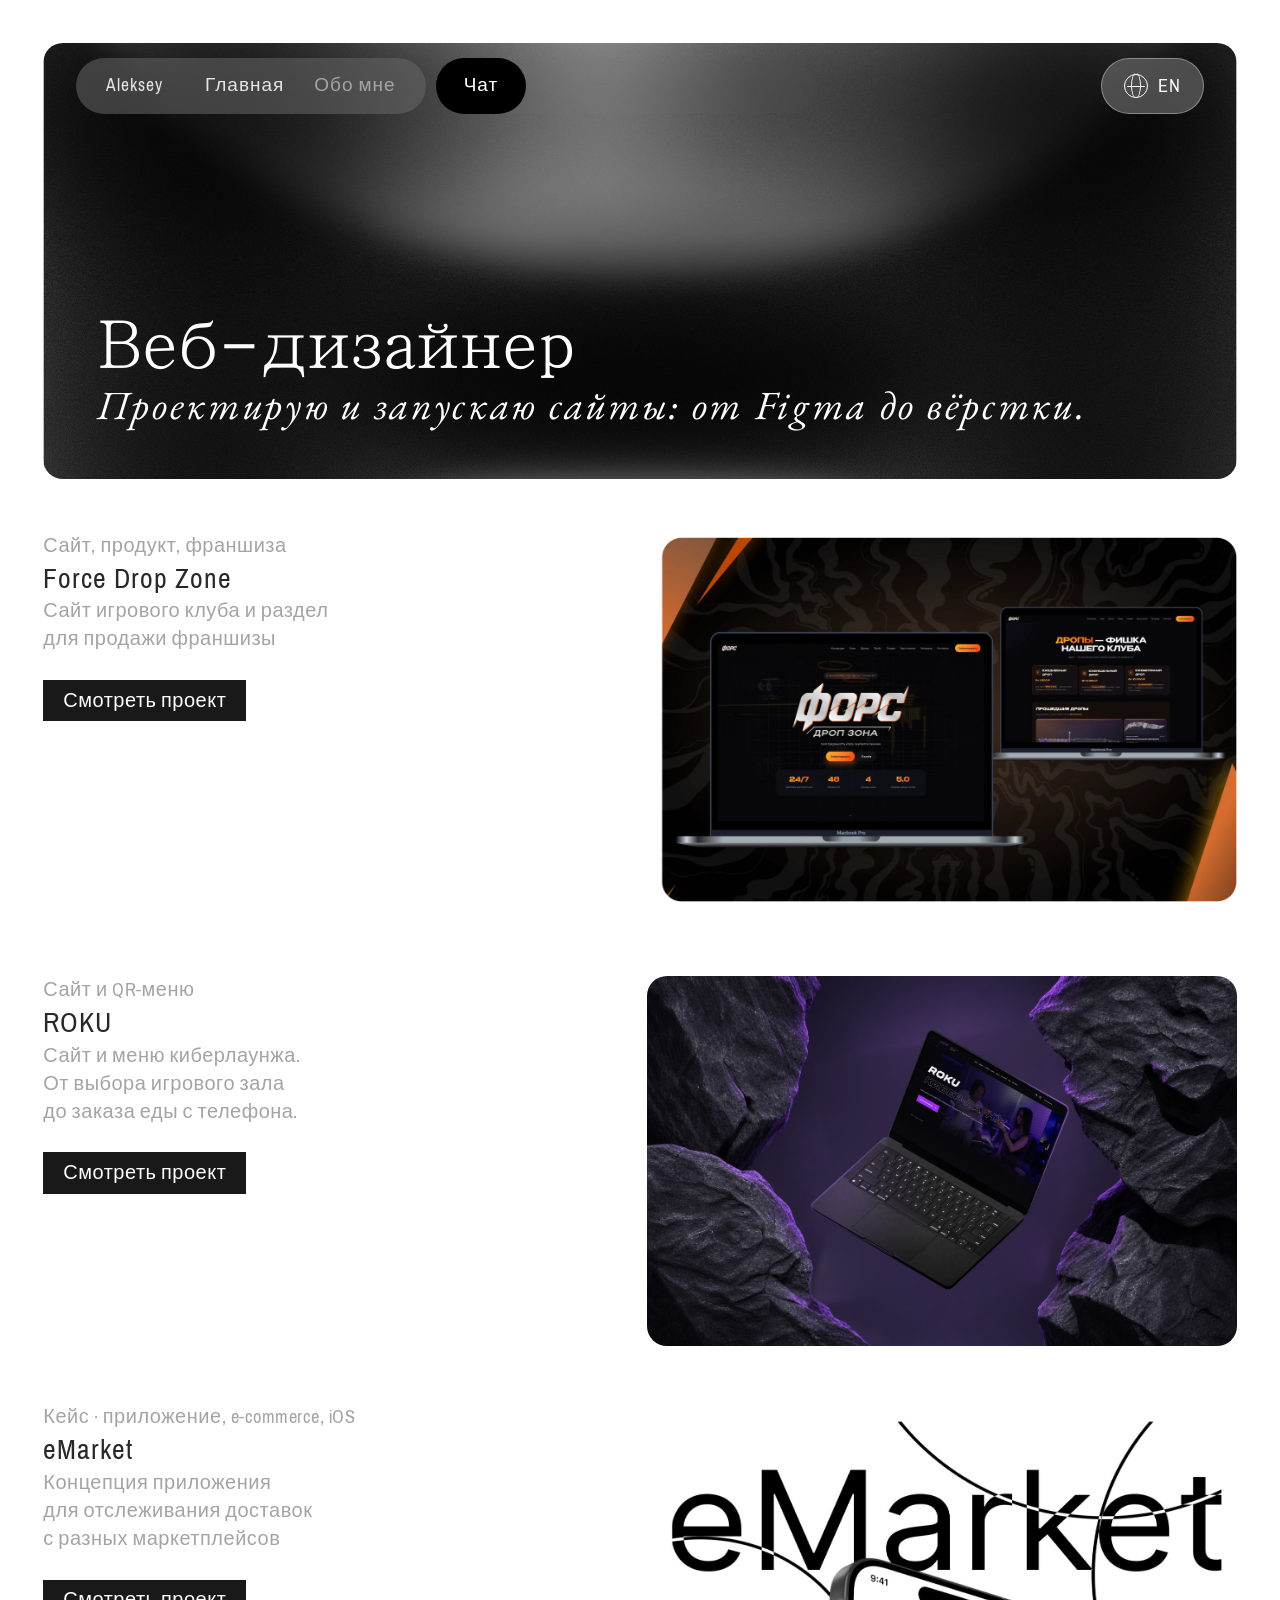
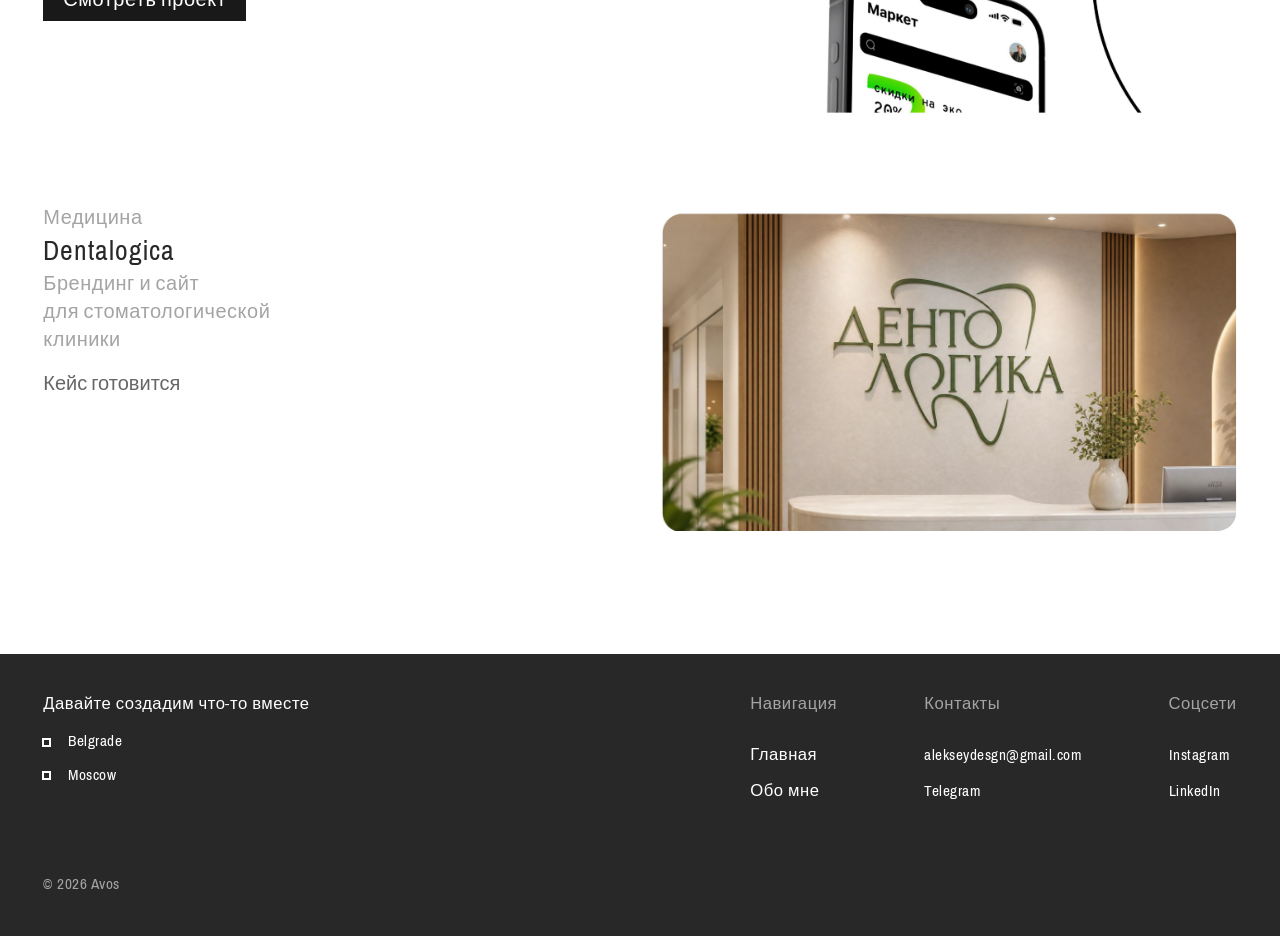
==== commit eef928dc: "Update index.html" ====
--- a/index.html
+++ b/index.html
@@ -56,9 +56,9 @@
     <!-- ROKU:start -->
     <article class="work">
       <div class="work__body">
-        <p class="work__tag" data-ru="Сайт и QR-меню" data-en="Website and QR menu">Сайт и QR-меню</p>
+        <p class="work__tag" data-ru="Сайт и QR-меню" data-en="Website and QR menu">Сайт и меню</p>
         <h2 class="work__title">ROKU</h2>
-        <p class="work__desc">Сайт киберлаунжа и QR-меню. От выбора игрового зала до заказа еды с телефона.</p>
+        <p class="work__desc">Сайт и меню киберлаунжа. От выбора игрового зала до заказа еды с телефона.</p>
         <a class="btn" href="roku.html" data-ru="Смотреть проект" data-en="View project">Смотреть проект</a>
       </div>
       <a class="work__media" href="roku.html"><img src="assets/img/roku/cover.jpg" alt="ROKU"></a>
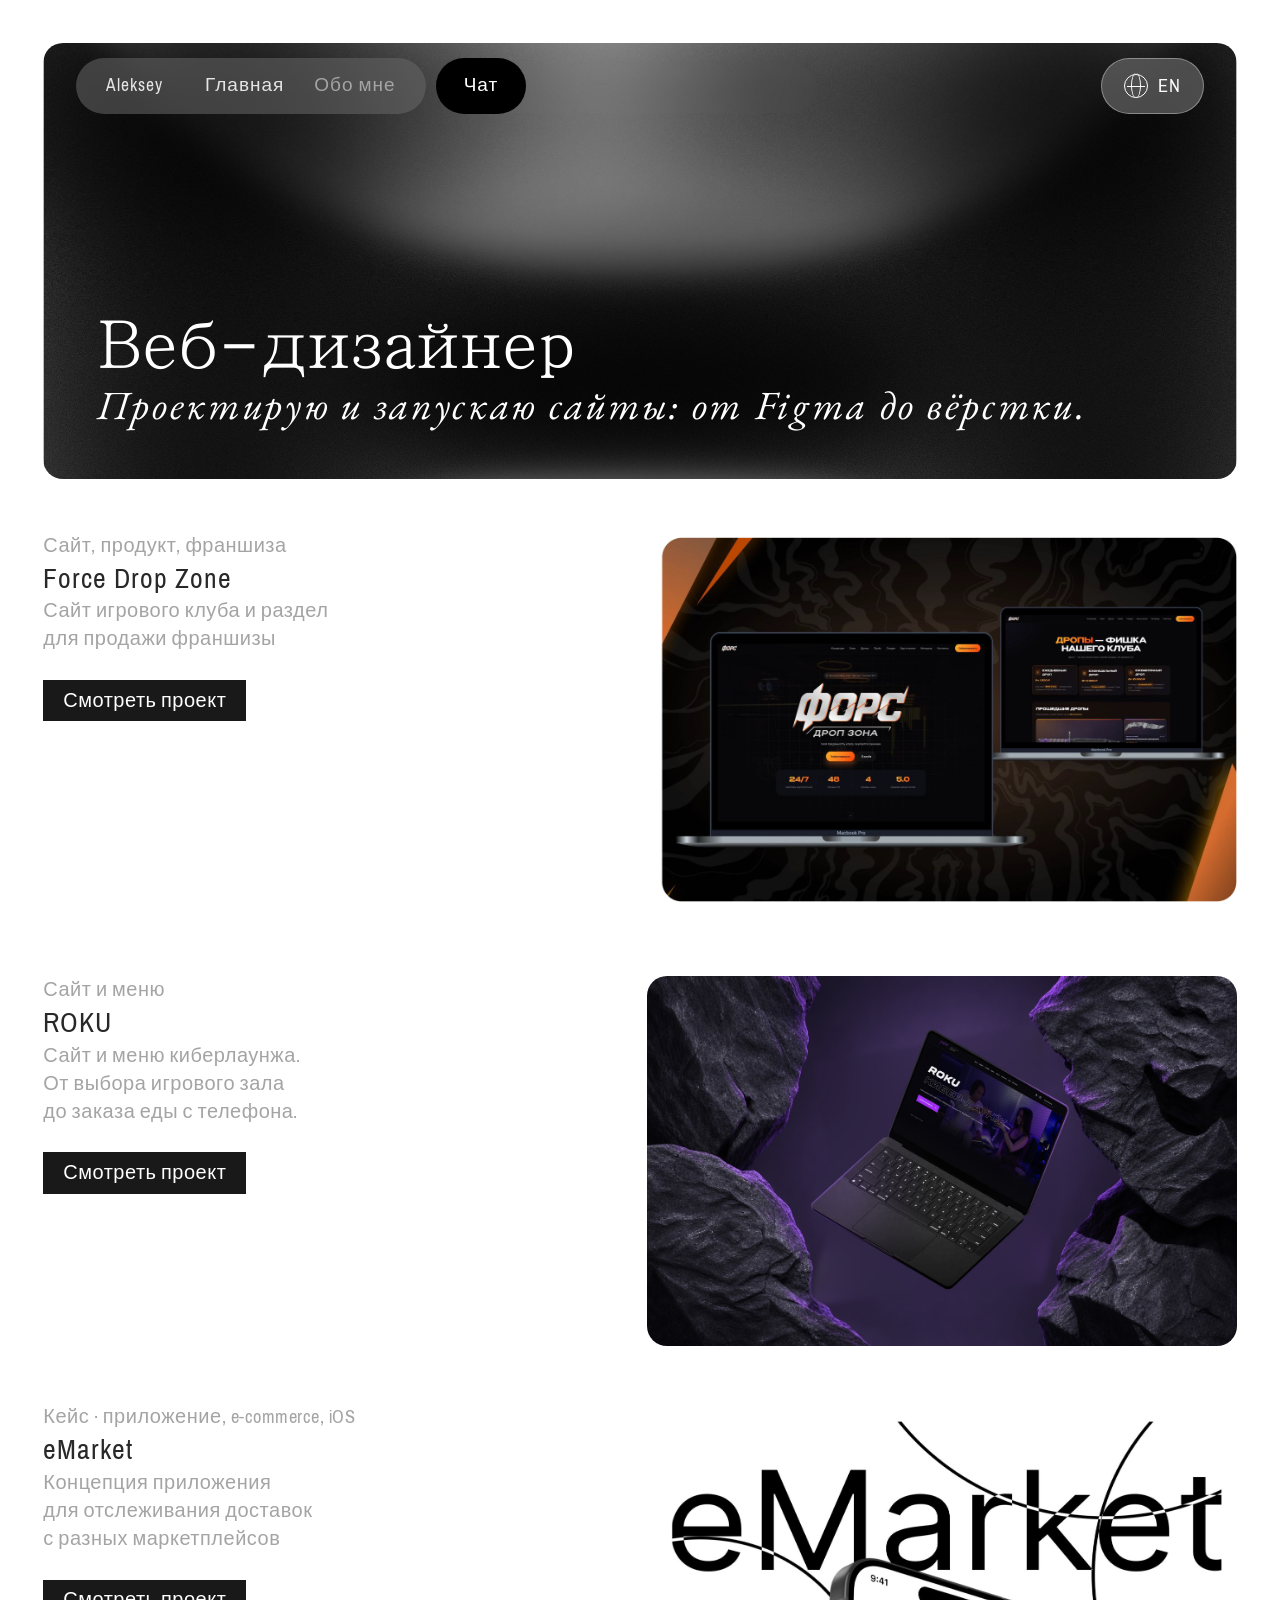
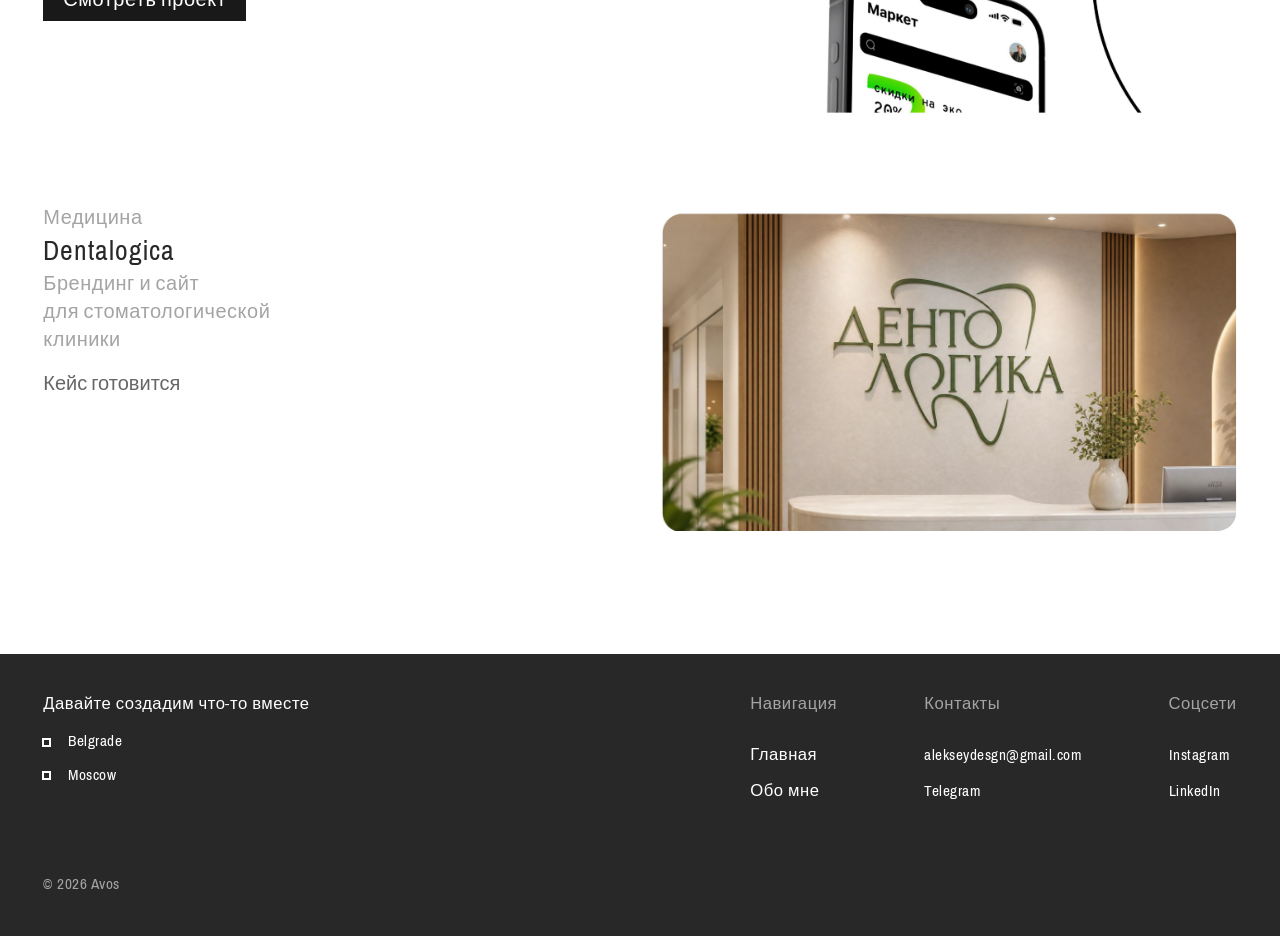
==== commit e946a13f: "Update index.html" ====
--- a/index.html
+++ b/index.html
@@ -56,7 +56,7 @@
     <!-- ROKU:start -->
     <article class="work">
       <div class="work__body">
-        <p class="work__tag" data-ru="Сайт и QR-меню" data-en="Website and QR menu">Сайт и меню</p>
+        <p class="work__tag" data-ru="Сайт и меню" data-en="Website and menu">Сайт и меню</p>
         <h2 class="work__title">ROKU</h2>
         <p class="work__desc">Сайт и меню киберлаунжа. От выбора игрового зала до заказа еды с телефона.</p>
         <a class="btn" href="roku.html" data-ru="Смотреть проект" data-en="View project">Смотреть проект</a>
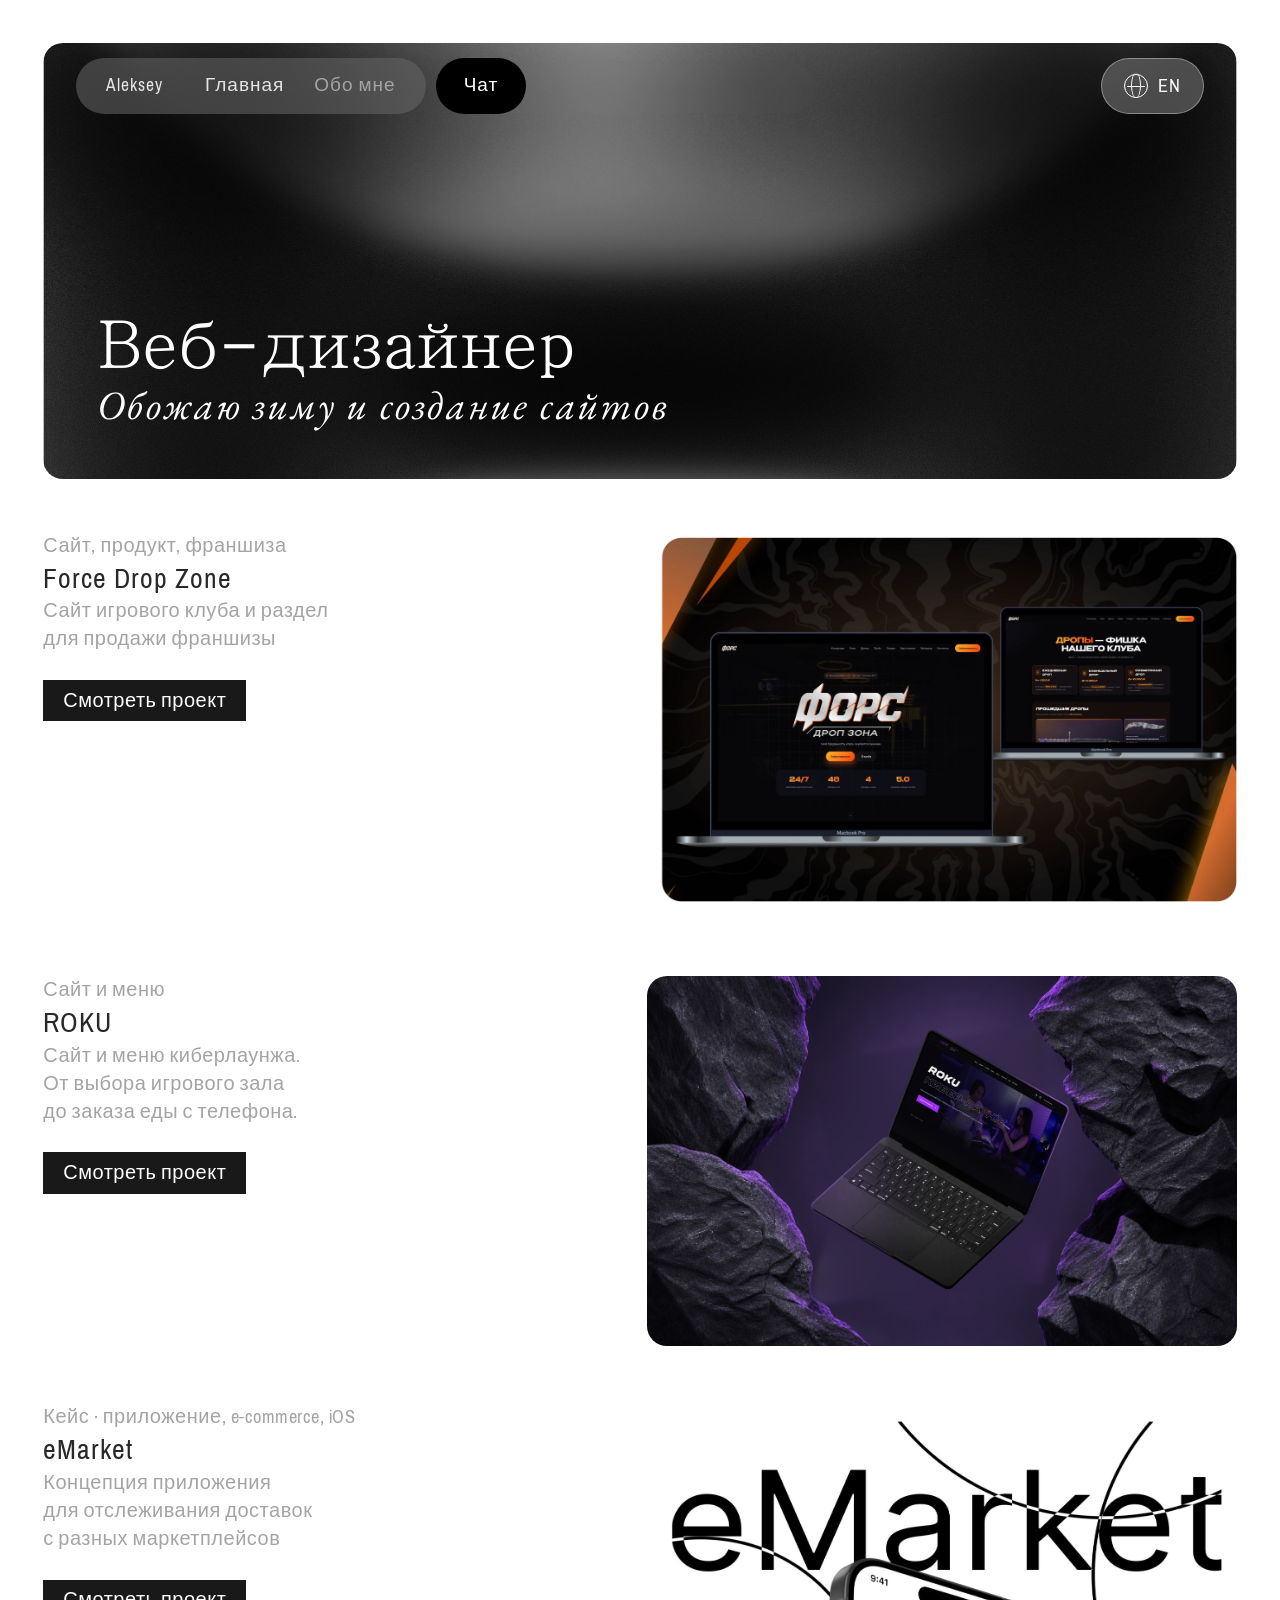
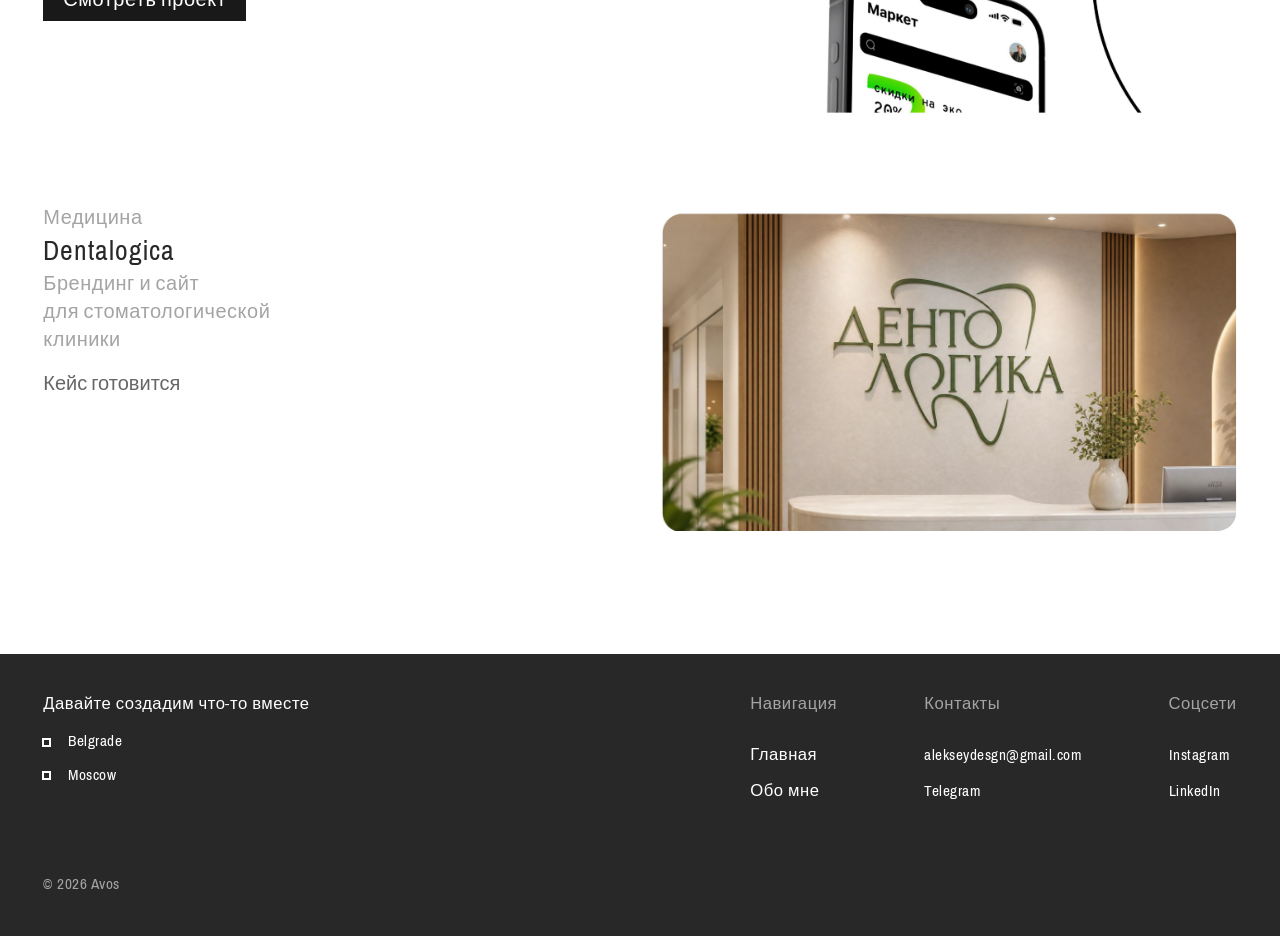
==== commit 6dcdf17c: "Update index.html" ====
--- a/index.html
+++ b/index.html
@@ -34,7 +34,7 @@
       <img class="hero__bg" src="assets/img/hero-grain.jpg" alt="" aria-hidden="true" />
       <div class="hero__copy">
         <h1 class="hero__title" data-ru="Веб-дизайнер" data-en="Web designer">Веб-дизайнер</h1>
-        <p class="hero__sub" data-ru="Проектирую и запускаю сайты: от Figma до вёрстки." data-en="I design and launch websites, from Figma to front-end development.">Проектирую и запускаю сайты: от Figma до вёрстки.</p>
+        <p class="hero__sub" data-ru="Обожаю зиму и создание сайтов" data-en="I love winter and making websites."></p>
       </div>
     </div>
   </section>
@@ -58,7 +58,7 @@
       <div class="work__body">
         <p class="work__tag" data-ru="Сайт и меню" data-en="Website and menu">Сайт и меню</p>
         <h2 class="work__title">ROKU</h2>
-        <p class="work__desc">Сайт и меню киберлаунжа. От выбора игрового зала до заказа еды с телефона.</p>
+        <p class="work__desc"data-ru="Сайт и меню киберлаунжа. От выбора игрового зала до заказа еды с телефона." data-en="The website and menu of the cyber lounge. From choosing a gaming room to ordering food from your phone."></p>
         <a class="btn" href="roku.html" data-ru="Смотреть проект" data-en="View project">Смотреть проект</a>
       </div>
       <a class="work__media" href="roku.html"><img src="assets/img/roku/cover.jpg" alt="ROKU"></a>
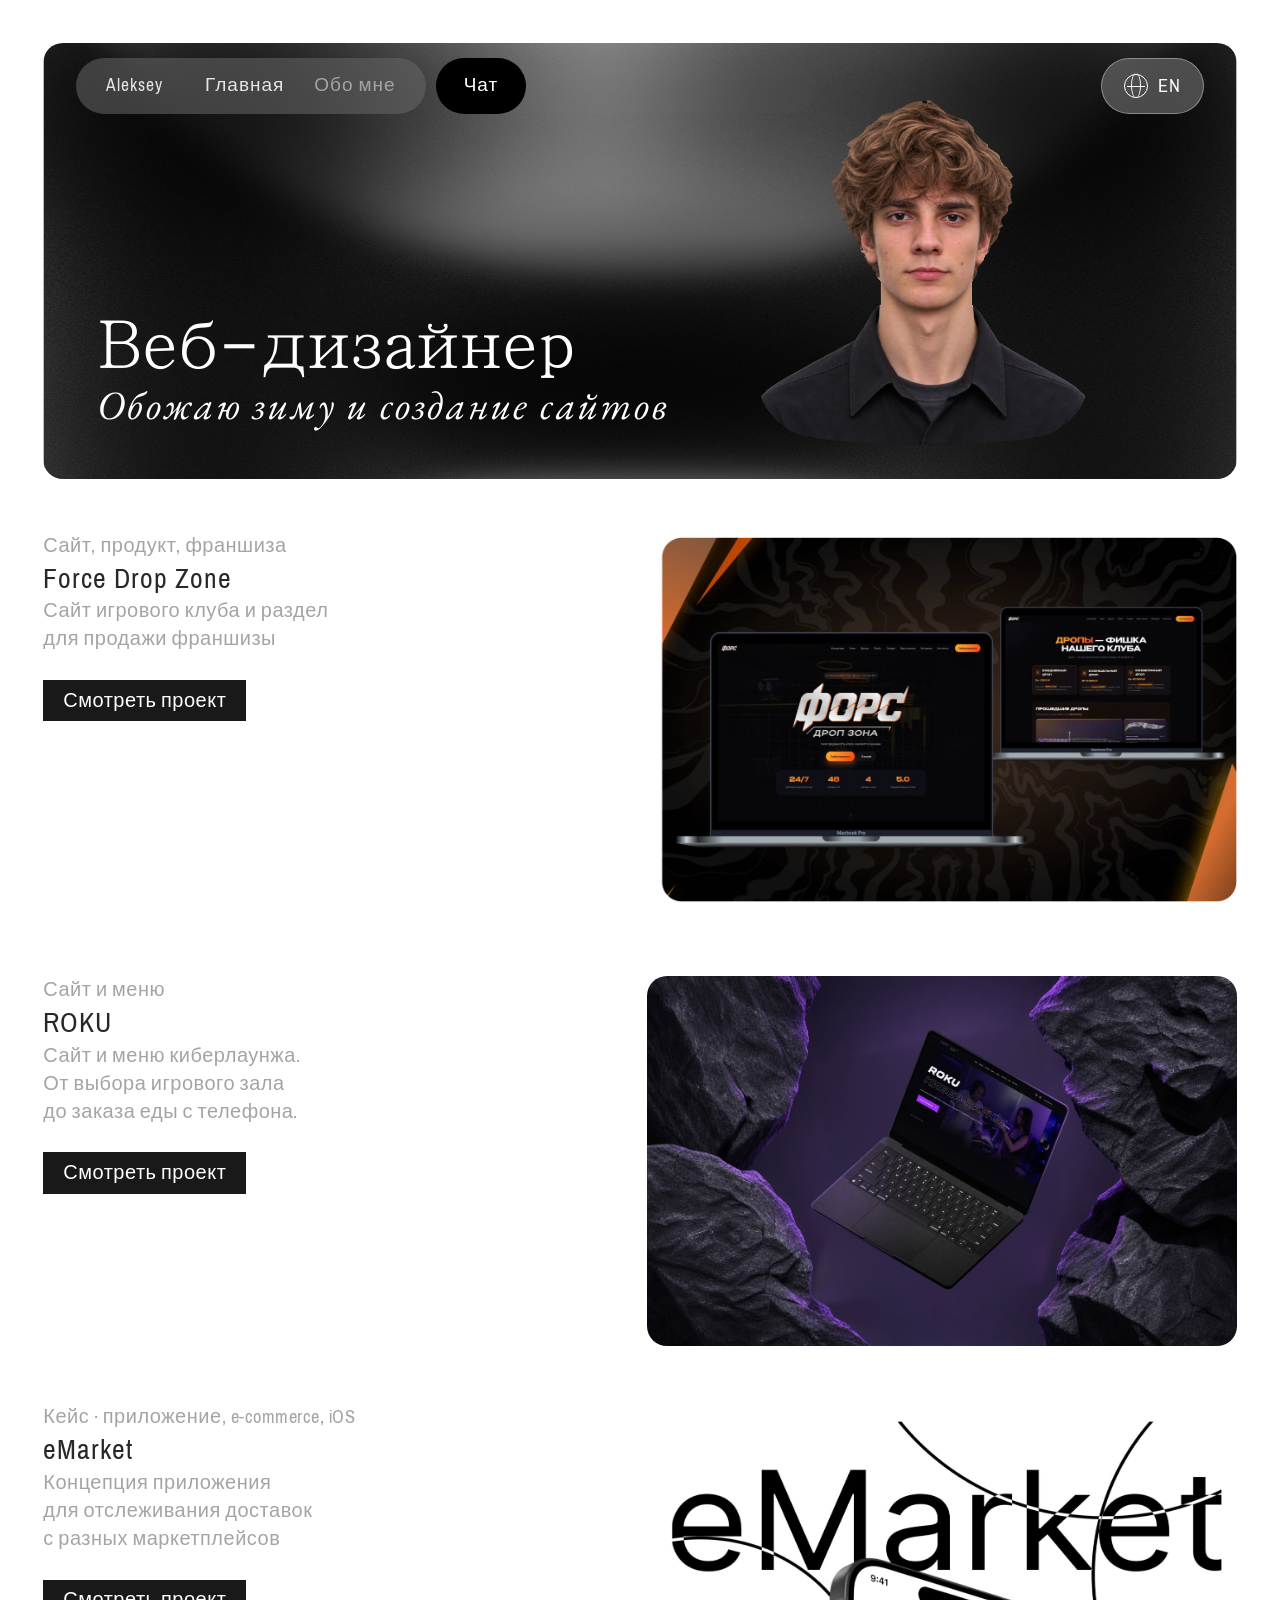
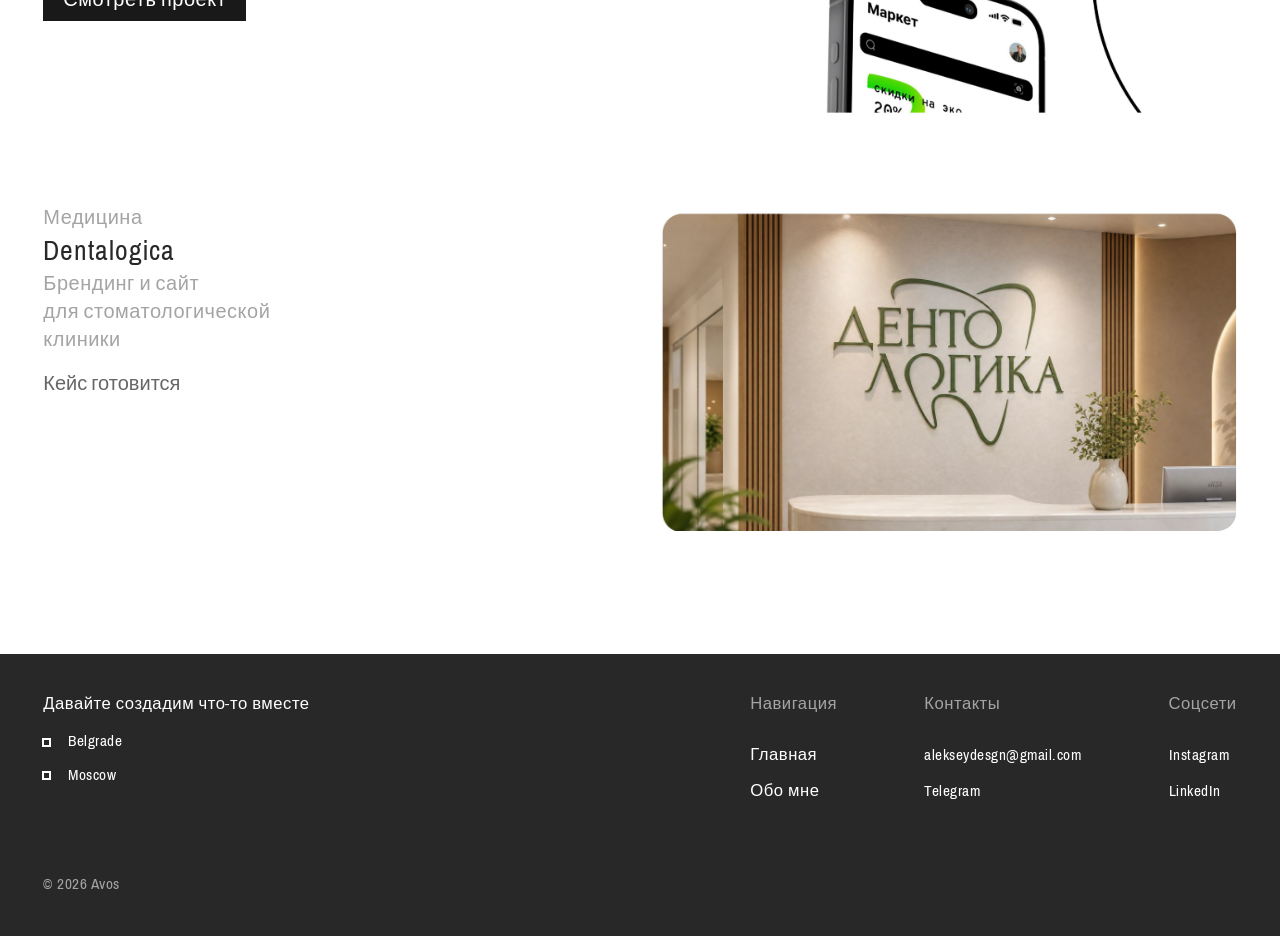
==== commit a4b0983e: "Add interactive 3D portrait to portfolio hero" ====
--- a/index.html
+++ b/index.html
@@ -11,7 +11,8 @@
   <link rel="preconnect" href="https://fonts.googleapis.com" />
   <link rel="preconnect" href="https://fonts.gstatic.com" crossorigin />
   <link href="https://fonts.googleapis.com/css2?family=Jeju+Myeongjo&family=EB+Garamond:ital@1&family=Pragati+Narrow:wght@400;700&display=swap" rel="stylesheet" />
-  <link rel="stylesheet" href="assets/css/style.css?v=portfolio-review-1" />
+  <link rel="stylesheet" href="assets/css/style.css?v=avatar-3d" />
+  <script type="module" src="assets/vendor/model-viewer.min.js"></script>
 </head>
 <body>
 
@@ -32,6 +33,21 @@
   <section class="hero">
     <div class="hero__panel">
       <img class="hero__bg" src="assets/img/hero-grain.jpg" alt="" aria-hidden="true" />
+      <model-viewer class="hero__avatar"
+        src="assets/img/aleksey-avatar.glb"
+        poster="assets/img/aleksey-avatar.webp"
+        alt="3D portrait of Aleksey"
+        data-aria-ru="Повернуть 3D-портрет Алексея"
+        data-aria-en="Rotate Aleksey’s 3D portrait"
+        aria-label="Повернуть 3D-портрет Алексея"
+        camera-controls disable-zoom disable-pan touch-action="pan-y"
+        min-camera-orbit="-31deg 78deg auto"
+        max-camera-orbit="31deg 102deg auto"
+        camera-orbit="0deg 90deg auto"
+        camera-target="0m 0.01m 0m"
+        interaction-prompt="none"
+        loading="eager">
+      </model-viewer>
       <div class="hero__copy">
         <h1 class="hero__title" data-ru="Веб-дизайнер" data-en="Web designer">Веб-дизайнер</h1>
         <p class="hero__sub" data-ru="Обожаю зиму и создание сайтов" data-en="I love winter and making websites."></p>
--- a/assets/css/style.css
+++ b/assets/css/style.css
@@ -195,6 +195,32 @@
   right: min(4.167vw, 54px);
   text-align: left;
   color: #fff;
+}
+/* The bust is independently draggable, with the page still scrollable on touch. */
+.hero__avatar {
+  position: absolute;
+  right: clamp(12px, 4vw, 52px);
+  bottom: -4%;
+  width: 44%;
+  height: 105%;
+  background: center / auto 88% no-repeat url("../img/aleksey-avatar.webp");
+  --poster-color: transparent;
+}
+.hero__avatar::part(default-progress-bar) { display: none; }
+.hero__avatar:defined { background: none; }
+.hero__copy { right: 44%; }
+
+@media (max-width: 760px) {
+  .hero__panel { height: clamp(330px, 85vw, 460px); }
+  .hero__avatar { right: -2%; bottom: 5%; width: 82%; height: 83%; }
+  .hero__panel::after {
+    content: "";
+    position: absolute;
+    inset: 42% 0 0;
+    background: linear-gradient(transparent, rgb(14 12 19 / 82%));
+    pointer-events: none;
+  }
+  .hero__copy { z-index: 1; right: 20px; bottom: 22px; left: 20px; }
 }
 .hero__title {
   font-family: var(--jeju);
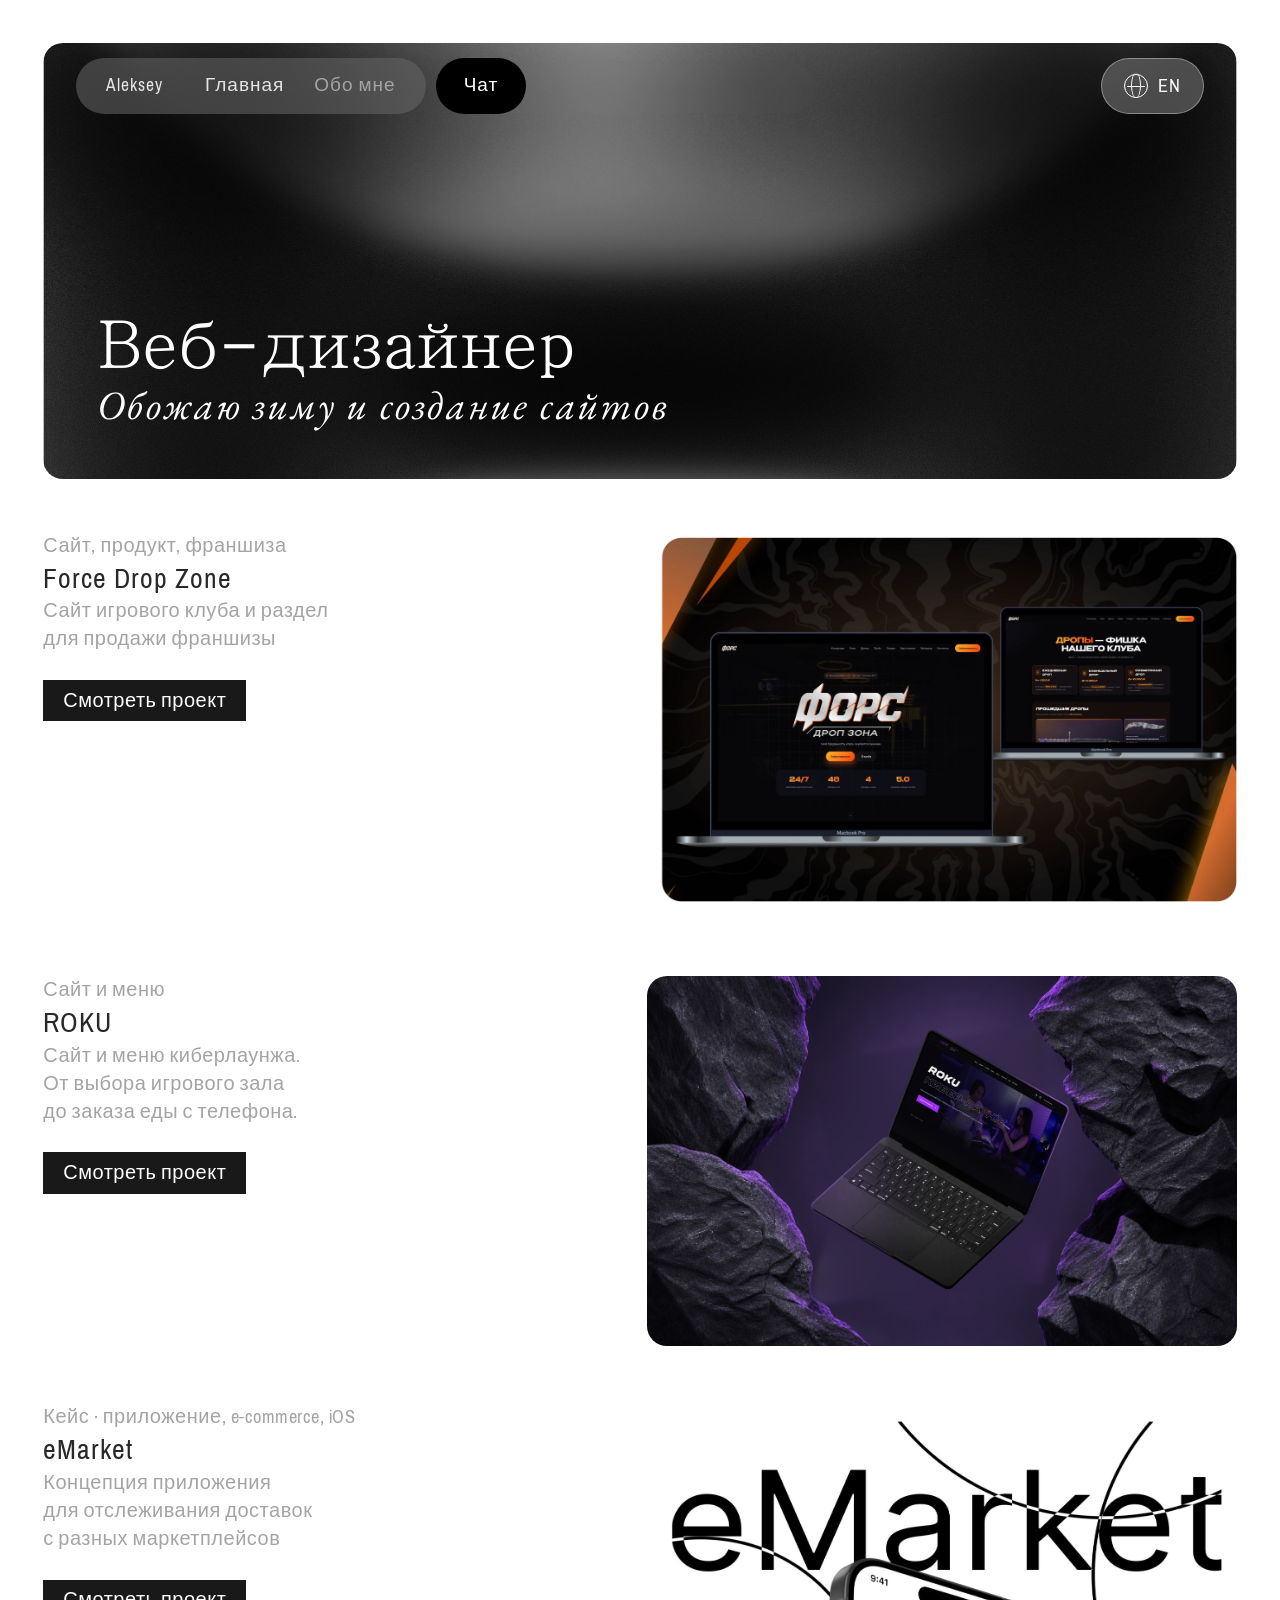
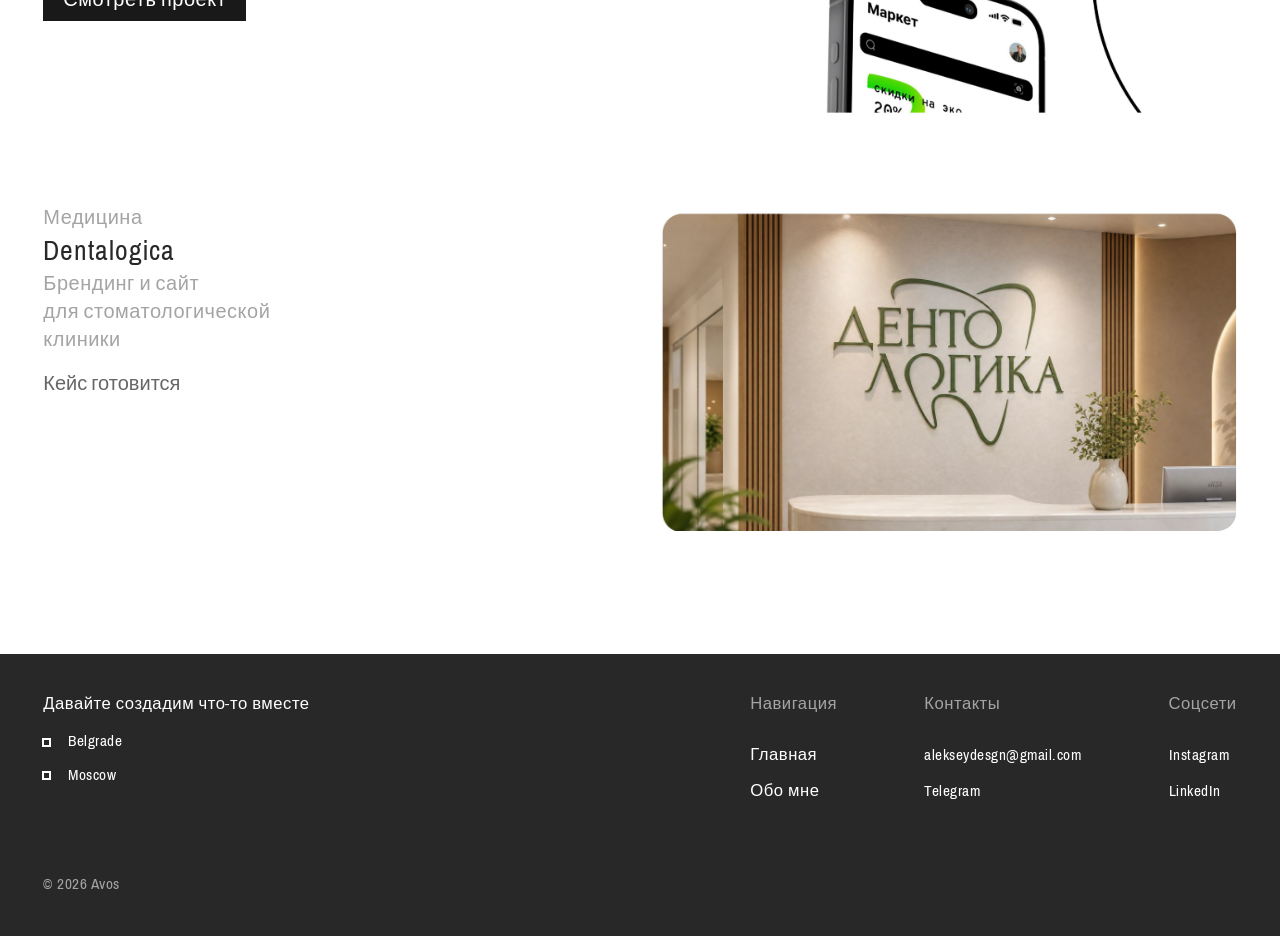
==== commit 587d6991: "Update index.html" ====
--- a/index.html
+++ b/index.html
@@ -33,21 +33,6 @@
   <section class="hero">
     <div class="hero__panel">
       <img class="hero__bg" src="assets/img/hero-grain.jpg" alt="" aria-hidden="true" />
-      <model-viewer class="hero__avatar"
-        src="assets/img/aleksey-avatar.glb"
-        poster="assets/img/aleksey-avatar.webp"
-        alt="3D portrait of Aleksey"
-        data-aria-ru="Повернуть 3D-портрет Алексея"
-        data-aria-en="Rotate Aleksey’s 3D portrait"
-        aria-label="Повернуть 3D-портрет Алексея"
-        camera-controls disable-zoom disable-pan touch-action="pan-y"
-        min-camera-orbit="-31deg 78deg auto"
-        max-camera-orbit="31deg 102deg auto"
-        camera-orbit="0deg 90deg auto"
-        camera-target="0m 0.01m 0m"
-        interaction-prompt="none"
-        loading="eager">
-      </model-viewer>
       <div class="hero__copy">
         <h1 class="hero__title" data-ru="Веб-дизайнер" data-en="Web designer">Веб-дизайнер</h1>
         <p class="hero__sub" data-ru="Обожаю зиму и создание сайтов" data-en="I love winter and making websites."></p>
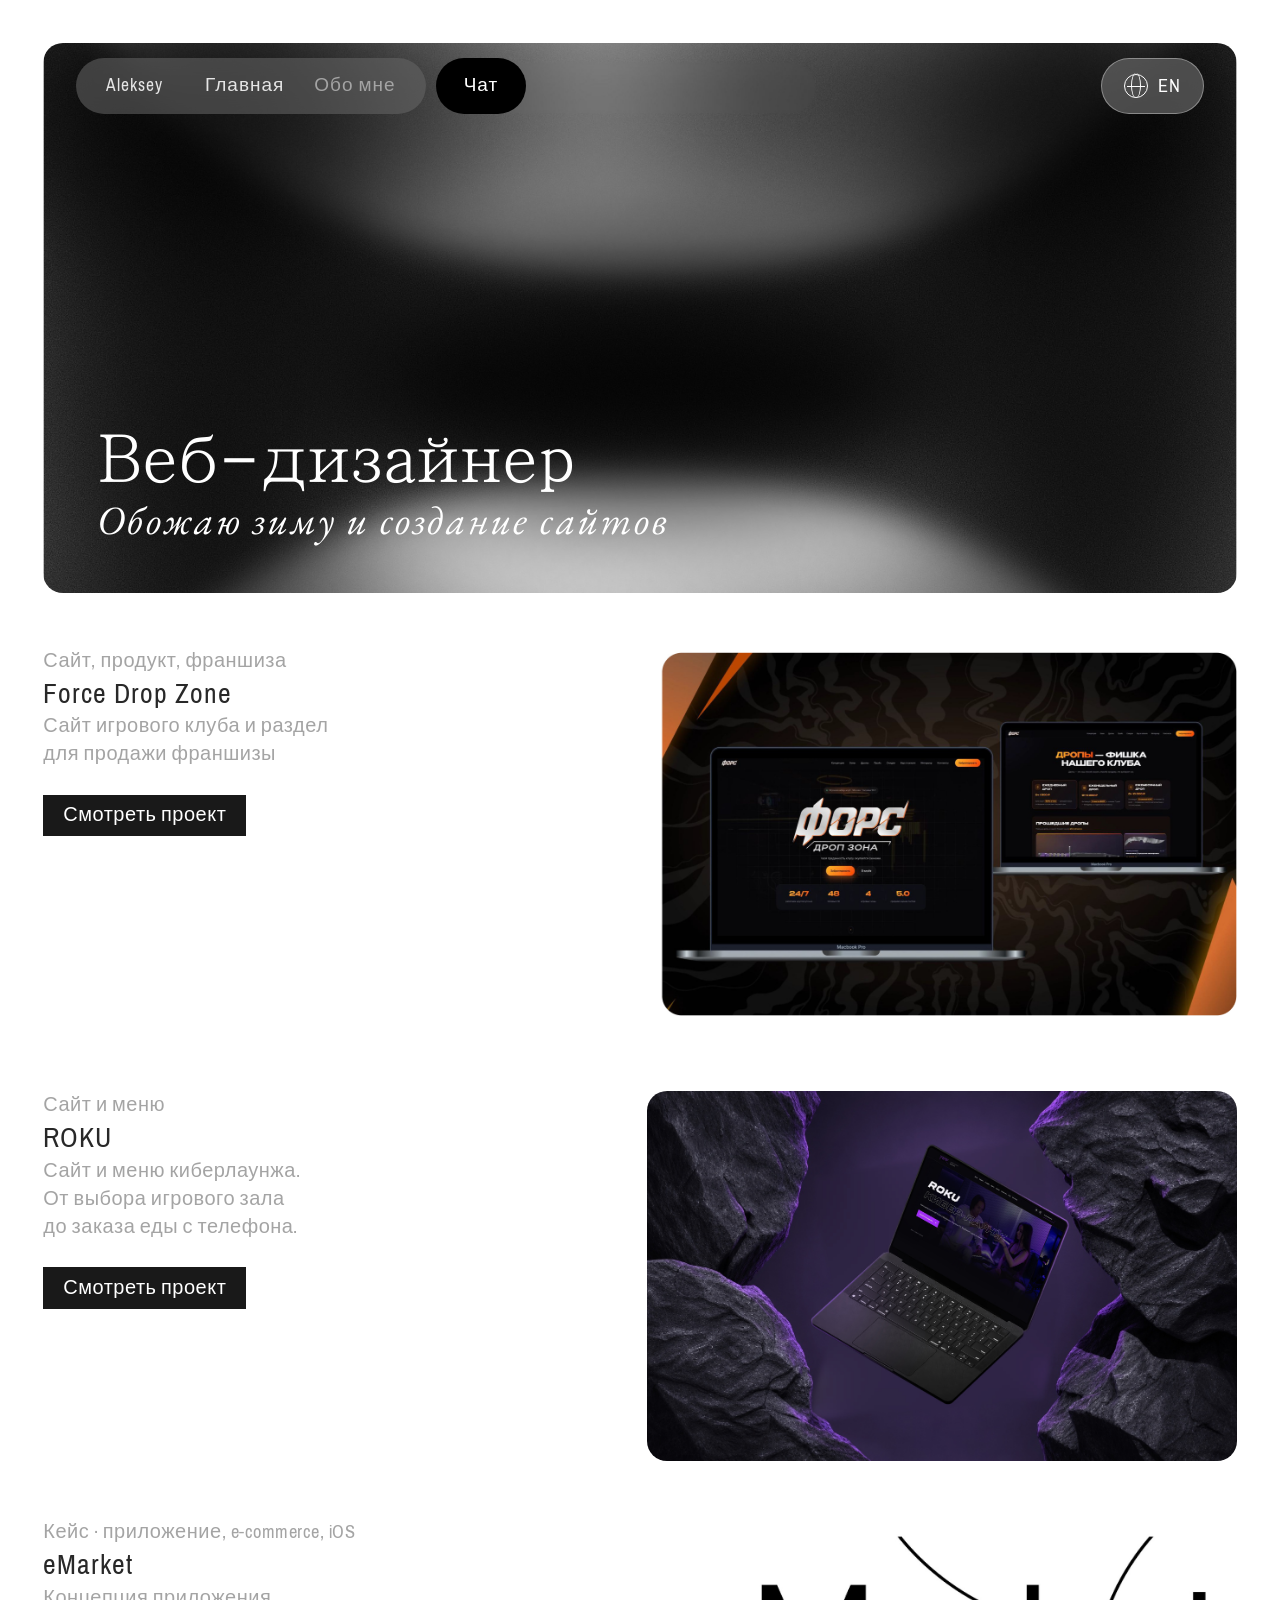
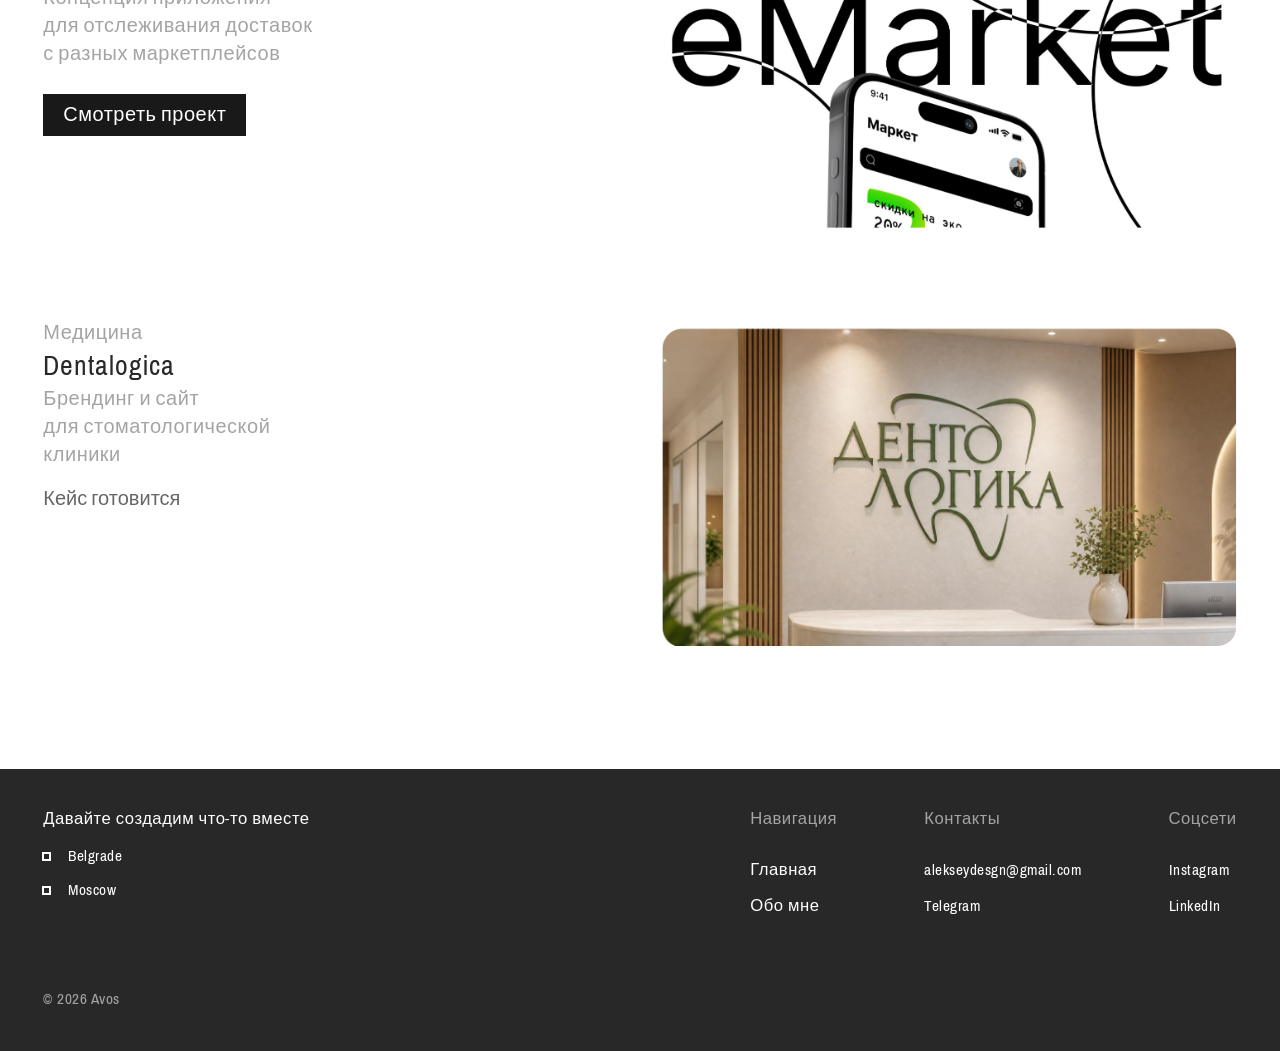
==== commit 76a910f1: "Update index.html" ====
--- a/index.html
+++ b/index.html
@@ -35,7 +35,7 @@
       <img class="hero__bg" src="assets/img/hero-grain.jpg" alt="" aria-hidden="true" />
       <div class="hero__copy">
         <h1 class="hero__title" data-ru="Веб-дизайнер" data-en="Web designer">Веб-дизайнер</h1>
-        <p class="hero__sub" data-ru="Обожаю зиму и создание сайтов" data-en="I love winter and making websites."></p>
+        <p class="hero__sub" data-ru="Обожаю зиму и создание сайтов" data-en="I love winter and making websites"></p>
       </div>
     </div>
   </section>
--- a/assets/css/style.css
+++ b/assets/css/style.css
@@ -185,7 +185,7 @@
   position: relative;
   border-radius: min(1.5625vw, 20px);
   overflow: hidden;
-  height: clamp(250px, 34vw, 445px);
+  height: clamp(550px, 34vw, 445px);
 }
 .hero__bg { position: absolute; inset: 0; width: 100%; height: 100%; object-fit: cover; object-position: top; }
 .hero__copy {
